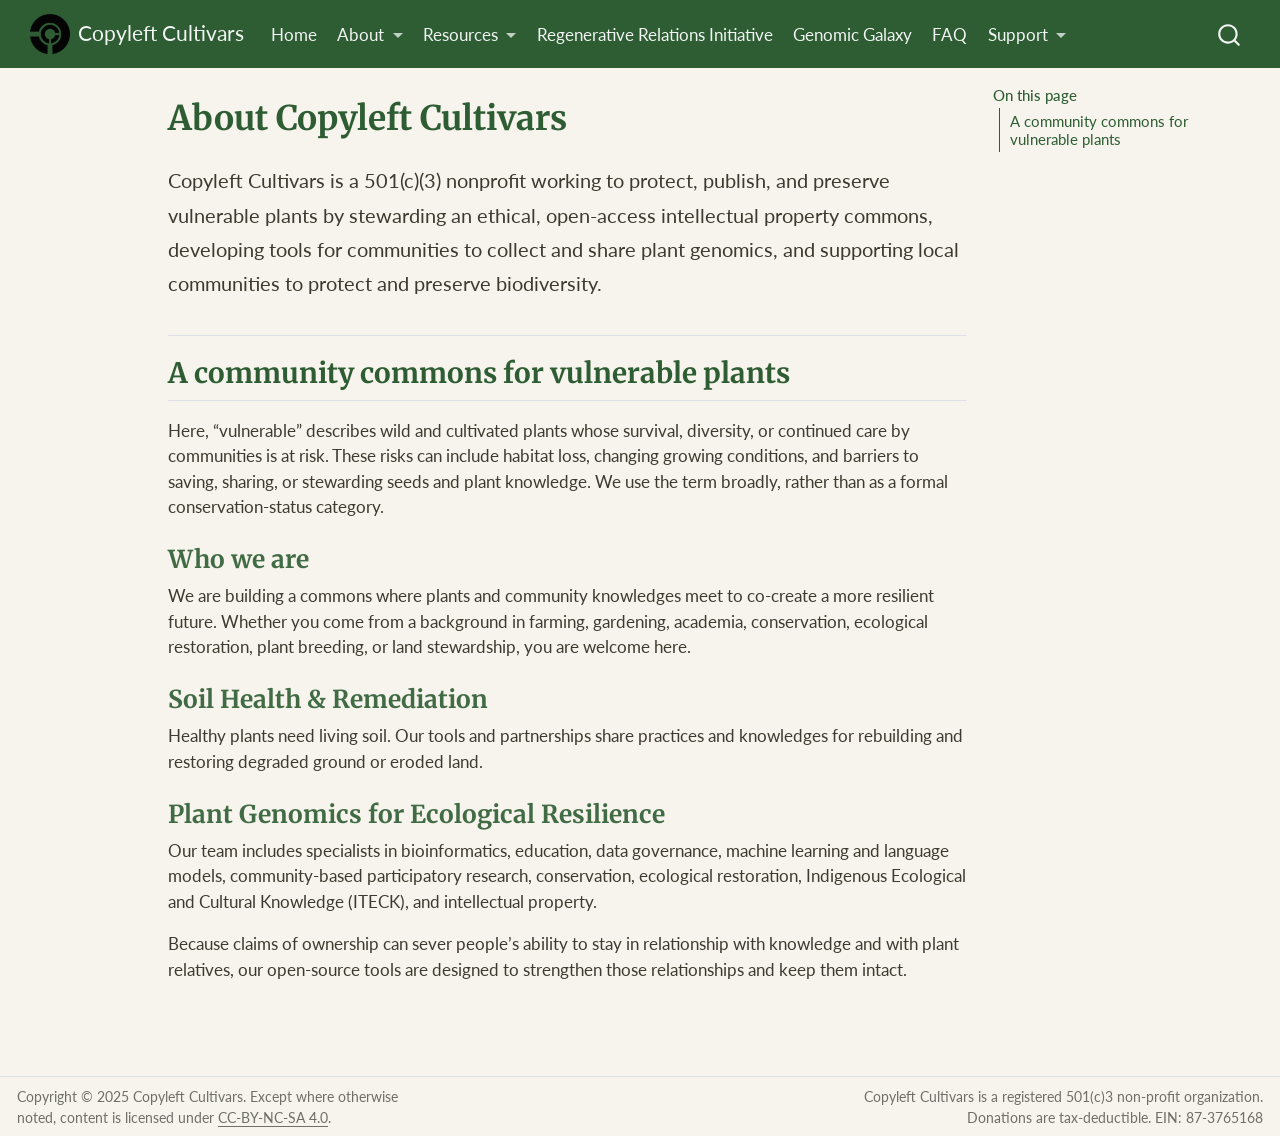
==== about.html @ 6022d316 "Built site for gh-pages" ====
<!DOCTYPE html>
<html xmlns="http://www.w3.org/1999/xhtml" lang="en" xml:lang="en"><head>

<meta charset="utf-8">
<meta name="generator" content="quarto-1.10.18">

<meta name="viewport" content="width=device-width, initial-scale=1.0, user-scalable=yes">


<title>About Copyleft Cultivars – Copyleft Cultivars</title>
<style>
/* Default styles provided by pandoc.
** See https://pandoc.org/MANUAL.html#variables-for-html for config info.
*/
span.smallcaps{font-variant: small-caps;}
div.columns{display: flex; gap: 1.5em;}
div.column{flex: auto;}
@media screen {
div.columns{gap: min(4vw, 1.5em);}
div.column{overflow-x: auto;}
}
div.hanging-indent{margin-left: 1.5em; text-indent: -1.5em;}
ul.task-list{list-style: none;}
ul.task-list li input[type="checkbox"] {
  width: 0.8em;
  margin: 0 0.8em 0.2em -1em; /* quarto-specific, see https://github.com/quarto-dev/quarto-cli/issues/4556 */ 
  vertical-align: middle;
}
</style>


<script src="site_libs/quarto-nav/quarto-nav.js"></script>
<script src="site_libs/quarto-nav/headroom.min.js"></script>
<script src="site_libs/clipboard/clipboard.min.js"></script>
<script src="site_libs/quarto-search/autocomplete.umd.js"></script>
<script src="site_libs/quarto-search/fuse.min.js"></script>
<script src="site_libs/quarto-search/quarto-search.js"></script>
<meta name="quarto:offset" content="./">
<link href="./images/logo.png" rel="icon" type="image/png">
<script src="site_libs/quarto-html/quarto.js" type="module"></script>
<script src="site_libs/quarto-html/tabsets/tabsets.js" type="module"></script>
<script src="site_libs/quarto-html/popper.min.js"></script>
<script src="site_libs/quarto-html/tippy.umd.min.js"></script>
<script src="site_libs/quarto-html/anchor.min.js"></script>
<link href="site_libs/quarto-html/tippy.css" rel="stylesheet">
<link href="site_libs/quarto-html/quarto-syntax-highlighting-64a204ab8560d761af7679ceaba22944.css" rel="stylesheet" class="quarto-color-scheme" id="quarto-text-highlighting-styles">
<link href="site_libs/quarto-html/quarto-syntax-highlighting-dark-b85bc7c33db8c58e0ec93c3465666fed.css" rel="stylesheet" class="quarto-color-scheme quarto-color-alternate" id="quarto-text-highlighting-styles">
<link href="site_libs/quarto-html/quarto-syntax-highlighting-64a204ab8560d761af7679ceaba22944.css" rel="stylesheet" class="quarto-color-scheme-extra" id="quarto-text-highlighting-styles">
<script src="site_libs/bootstrap/bootstrap.min.js"></script>
<link href="site_libs/bootstrap/bootstrap-icons.css" rel="stylesheet">
<link href="site_libs/bootstrap/bootstrap-94cec6fcfa6b77931a1ac6e8ec87b722.min.css" rel="stylesheet" append-hash="true" class="quarto-color-scheme" id="quarto-bootstrap" data-mode="light">
<link href="site_libs/bootstrap/bootstrap-dark-fed6ef15b5625fb0ffef71305ead8256.min.css" rel="stylesheet" append-hash="true" class="quarto-color-scheme quarto-color-alternate" id="quarto-bootstrap" data-mode="light">
<link href="site_libs/bootstrap/bootstrap-94cec6fcfa6b77931a1ac6e8ec87b722.min.css" rel="stylesheet" append-hash="true" class="quarto-color-scheme-extra" id="quarto-bootstrap" data-mode="light">
<script id="quarto-search-options" type="application/json">{
  "location": "navbar",
  "copy-button": false,
  "collapse-after": 3,
  "panel-placement": "end",
  "type": "overlay",
  "limit": 50,
  "keyboard-shortcut": [
    "f",
    "/",
    "s"
  ],
  "show-item-context": false,
  "language": {
    "search-no-results-text": "No results",
    "search-matching-documents-text": "matching documents",
    "search-copy-link-title": "Copy link to search",
    "search-hide-matches-text": "Hide additional matches",
    "search-more-match-text": "more match in this document",
    "search-more-matches-text": "more matches in this document",
    "search-clear-button-title": "Clear",
    "search-text-placeholder": "",
    "search-detached-cancel-button-title": "Cancel",
    "search-submit-button-title": "Submit",
    "search-label": "Search"
  }
}</script>
<style>html{ scroll-behavior: smooth; }</style>


<link rel="stylesheet" href="styles.css">
</head>

<body class="nav-fixed quarto-light">

<div id="quarto-search-results"></div>
  <header id="quarto-header" class="headroom fixed-top">
    <nav class="navbar navbar-expand-lg " data-bs-theme="dark">
      <div class="navbar-container container-fluid">
      <div class="navbar-brand-container mx-auto">
    <a href="./index.html" class="navbar-brand navbar-brand-logo">
    <img src="./images/logo.png" alt="" class="navbar-logo light-content">
    <img src="./images/logo.png" alt="" class="navbar-logo dark-content">
    </a>
    <a class="navbar-brand" href="./index.html">
    <span class="navbar-title">Copyleft Cultivars</span>
    </a>
  </div>
            <div id="quarto-search" class="" title="Search"></div>
          <button class="navbar-toggler" type="button" data-bs-toggle="collapse" data-bs-target="#navbarCollapse" aria-controls="navbarCollapse" role="menu" aria-expanded="false" aria-label="Toggle navigation" onclick="if (window.quartoToggleHeadroom) { window.quartoToggleHeadroom(); }">
  <span class="navbar-toggler-icon"></span>
</button>
          <div class="collapse navbar-collapse" id="navbarCollapse">
            <ul class="navbar-nav navbar-nav-scroll me-auto">
  <li class="nav-item">
    <a class="nav-link" href="./index.html"> 
<span class="menu-text">Home</span></a>
  </li>  
  <li class="nav-item dropdown ">
    <a class="nav-link dropdown-toggle" href="#" id="nav-menu-about" role="link" data-bs-toggle="dropdown" aria-expanded="false">
 <span class="menu-text">About</span>
    </a>
    <ul class="dropdown-menu" aria-labelledby="nav-menu-about">    
        <li>
    <a class="dropdown-item" href="./about.html#our-mission">
 <span class="dropdown-text">Mission</span></a>
  </li>  
        <li>
    <a class="dropdown-item" href="./about.html#who-we-are">
 <span class="dropdown-text">Who we are</span></a>
  </li>  
        <li>
    <a class="dropdown-item" href="./about.html#a-community-commons-for-vulnerable-plants">
 <span class="dropdown-text">The Commons</span></a>
  </li>  
    </ul>
  </li>
  <li class="nav-item dropdown ">
    <a class="nav-link dropdown-toggle" href="#" id="nav-menu-resources" role="link" data-bs-toggle="dropdown" aria-expanded="false">
 <span class="menu-text">Resources</span>
    </a>
    <ul class="dropdown-menu" aria-labelledby="nav-menu-resources">    
        <li class="dropdown-header">Freedom Bag Tag</li>
        <li>
    <a class="dropdown-item" href="./preservation.html#freedom-bag-tag">
 <span class="dropdown-text">V2 (English &amp; Spanish)</span></a>
  </li>  
        <li>
    <a class="dropdown-item" href="./preservation.html#freedom-bag-tag">
 <span class="dropdown-text">OGV</span></a>
  </li>  
        <li><hr class="dropdown-divider"></li>
        <li>
    <a class="dropdown-item" href="./initiatives.html#regenerative-agriculture-assistant">
 <span class="dropdown-text">Agriculture Assistant</span></a>
  </li>  
    </ul>
  </li>
  <li class="nav-item">
    <a class="nav-link" href="./initiatives.html#regenerative-relations-initiative"> 
<span class="menu-text">Regenerative Relations Initiative</span></a>
  </li>  
  <li class="nav-item">
    <a class="nav-link" href="./genomic-galaxy.html"> 
<span class="menu-text">Genomic Galaxy</span></a>
  </li>  
  <li class="nav-item">
    <a class="nav-link" href="./faq.html"> 
<span class="menu-text">FAQ</span></a>
  </li>  
  <li class="nav-item dropdown ">
    <a class="nav-link dropdown-toggle" href="#" id="nav-menu-support" role="link" data-bs-toggle="dropdown" aria-expanded="false">
 <span class="menu-text">Support</span>
    </a>
    <ul class="dropdown-menu" aria-labelledby="nav-menu-support">    
        <li>
    <a class="dropdown-item" href="./support.html#donate">
 <span class="dropdown-text">Donate</span></a>
  </li>  
        <li>
    <a class="dropdown-item" href="./support.html#volunteer">
 <span class="dropdown-text">Volunteer</span></a>
  </li>  
        <li>
    <a class="dropdown-item" href="https://www.patreon.com/CopyleftCultivarsNonprofit" rel="noopener" target="_blank">
 <span class="dropdown-text">Patreon</span></a>
  </li>  
    </ul>
  </li>
</ul>
          </div> <!-- /navcollapse -->
            <div class="quarto-navbar-tools">
</div>
      </div> <!-- /container-fluid -->
    </nav>
</header>
<!-- content -->
<div id="quarto-content" class="quarto-container page-columns page-rows-contents page-layout-article page-navbar">
<!-- sidebar -->
<!-- margin-sidebar -->
    <div id="quarto-margin-sidebar" class="sidebar margin-sidebar">
        <nav id="TOC" role="doc-toc" class="toc-active">
    <h2 id="toc-title">On this page</h2>
   
  <ul>
  <li><a href="#a-community-commons-for-vulnerable-plants" id="toc-a-community-commons-for-vulnerable-plants" class="nav-link active" data-scroll-target="#a-community-commons-for-vulnerable-plants">A community commons for vulnerable plants</a>
  <ul class="collapse">
  <li><a href="#who-we-are" id="toc-who-we-are" class="nav-link" data-scroll-target="#who-we-are">Who we are</a></li>
  <li><a href="#soil-health-remediation" id="toc-soil-health-remediation" class="nav-link" data-scroll-target="#soil-health-remediation">Soil Health &amp; Remediation</a></li>
  <li><a href="#plant-genomics-for-ecological-resilience" id="toc-plant-genomics-for-ecological-resilience" class="nav-link" data-scroll-target="#plant-genomics-for-ecological-resilience">Plant Genomics for Ecological Resilience</a></li>
  </ul></li>
  </ul>
</nav>
    </div>
<!-- main -->
<main class="content" id="quarto-document-content">

<header id="title-block-header" class="quarto-title-block default">
<div class="quarto-title">
<h1 class="title">About Copyleft Cultivars</h1>
</div>



<div class="quarto-title-meta">

    
  
    
  </div>
  


</header>


<div id="our-mission" class="about-intro">
<p>Copyleft Cultivars is a 501(c)(3) nonprofit working to protect, publish, and preserve vulnerable plants by stewarding an ethical, open-access intellectual property commons, developing tools for communities to collect and share plant genomics, and supporting local communities to protect and preserve biodiversity.</p>
</div>
<section id="a-community-commons-for-vulnerable-plants" class="level2">
<h2 class="anchored" data-anchor-id="a-community-commons-for-vulnerable-plants">A community commons for vulnerable plants</h2>
<p>Here, “vulnerable” describes wild and cultivated plants whose survival, diversity, or continued care by communities is at risk. These risks can include habitat loss, changing growing conditions, and barriers to saving, sharing, or stewarding seeds and plant knowledge. We use the term broadly, rather than as a formal conservation-status category.</p>
<section id="who-we-are" class="level3">
<h3 class="anchored" data-anchor-id="who-we-are">Who we are</h3>
<p>We are building a commons where plants and community knowledges meet to co-create a more resilient future. Whether you come from a background in farming, gardening, academia, conservation, ecological restoration, plant breeding, or land stewardship, you are welcome here.</p>
</section>
<section id="soil-health-remediation" class="level3">
<h3 class="anchored" data-anchor-id="soil-health-remediation">Soil Health &amp; Remediation</h3>
<p>Healthy plants need living soil. Our tools and partnerships share practices and knowledges for rebuilding and restoring degraded ground or eroded land.</p>
</section>
<section id="plant-genomics-for-ecological-resilience" class="level3">
<h3 class="anchored" data-anchor-id="plant-genomics-for-ecological-resilience">Plant Genomics for Ecological Resilience</h3>
<p>Our team includes specialists in bioinformatics, education, data governance, machine learning and language models, community-based participatory research, conservation, ecological restoration, Indigenous Ecological and Cultural Knowledge (ITECK), and intellectual property.</p>
<p>Because claims of ownership can sever people’s ability to stay in relationship with knowledge and with plant relatives, our open-source tools are designed to strengthen those relationships and keep them intact.</p>


</section>
</section>

</main> <!-- /main -->
<script id="quarto-html-after-body" type="application/javascript">
  window.document.addEventListener("DOMContentLoaded", function (event) {
    const icon = "";
    const anchorJS = new window.AnchorJS();
    anchorJS.options = {
      placement: 'right',
      icon: icon
    };
    anchorJS.add('.anchored');
    const isCodeAnnotation = (el) => {
      for (const clz of el.classList) {
        if (clz.startsWith('code-annotation-')) {                     
          return true;
        }
      }
      return false;
    }
    const onCopySuccess = function(e) {
      // button target
      const button = e.trigger;
      // don't keep focus
      button.blur();
      // flash "checked"
      button.classList.add('code-copy-button-checked');
      var currentTitle = button.getAttribute("title");
      button.setAttribute("title", "Copied!");
      let tooltip;
      if (window.bootstrap) {
        button.setAttribute("data-bs-toggle", "tooltip");
        button.setAttribute("data-bs-placement", "left");
        button.setAttribute("data-bs-title", "Copied!");
        tooltip = new bootstrap.Tooltip(button, 
          { trigger: "manual", 
            customClass: "code-copy-button-tooltip",
            offset: [0, -8]});
        tooltip.show();    
      }
      setTimeout(function() {
        if (tooltip) {
          tooltip.hide();
          button.removeAttribute("data-bs-title");
          button.removeAttribute("data-bs-toggle");
          button.removeAttribute("data-bs-placement");
        }
        button.setAttribute("title", currentTitle);
        button.classList.remove('code-copy-button-checked');
      }, 1000);
      // clear code selection
      e.clearSelection();
    }
    const getTextToCopy = function(trigger) {
      const outerScaffold = trigger.parentElement.cloneNode(true);
      const codeEl = outerScaffold.querySelector('code');
      for (const childEl of codeEl.children) {
        if (isCodeAnnotation(childEl)) {
          childEl.remove();
        }
      }
      return codeEl.innerText;
    }
    const clipboard = new window.ClipboardJS('.code-copy-button:not([data-in-quarto-modal])', {
      text: getTextToCopy
    });
    clipboard.on('success', onCopySuccess);
    if (window.document.getElementById('quarto-embedded-source-code-modal')) {
      const clipboardModal = new window.ClipboardJS('.code-copy-button[data-in-quarto-modal]', {
        text: getTextToCopy,
        container: window.document.getElementById('quarto-embedded-source-code-modal')
      });
      clipboardModal.on('success', onCopySuccess);
    }
      var localhostRegex = new RegExp(/^(?:http|https):\/\/localhost\:?[0-9]*\//);
      var mailtoRegex = new RegExp(/^mailto:/);
        var filterRegex = new RegExp("https:\/\/CopyleftCultivars\.github\.io\/cc-website\/");
      var isInternal = (href) => {
          return filterRegex.test(href) || localhostRegex.test(href) || mailtoRegex.test(href);
      }
      // Inspect non-navigation links and adorn them if external
     var links = window.document.querySelectorAll('a[href]:not(.nav-link):not(.navbar-brand):not(.toc-action):not(.sidebar-link):not(.sidebar-item-toggle):not(.pagination-link):not(.no-external):not([aria-hidden]):not(.dropdown-item):not(.quarto-navigation-tool):not(.about-link)');
      for (var i=0; i<links.length; i++) {
        const link = links[i];
        if (!isInternal(link.href)) {
          // undo the damage that might have been done by quarto-nav.js in the case of
          // links that we want to consider external
          if (link.dataset.originalHref !== undefined) {
            link.href = link.dataset.originalHref;
          }
        }
      }
    function tippyHover(el, contentFn, onTriggerFn, onUntriggerFn) {
      const config = {
        allowHTML: true,
        maxWidth: 500,
        delay: 100,
        arrow: false,
        appendTo: function(el) {
            return el.parentElement;
        },
        interactive: true,
        interactiveBorder: 10,
        theme: 'quarto',
        placement: 'bottom-start',
      };
      if (contentFn) {
        config.content = contentFn;
      }
      if (onTriggerFn) {
        config.onTrigger = onTriggerFn;
      }
      if (onUntriggerFn) {
        config.onUntrigger = onUntriggerFn;
      }
      window.tippy(el, config); 
    }
    const noterefs = window.document.querySelectorAll('a[role="doc-noteref"]');
    for (var i=0; i<noterefs.length; i++) {
      const ref = noterefs[i];
      tippyHover(ref, function() {
        // use id or data attribute instead here
        let href = ref.getAttribute('data-footnote-href') || ref.getAttribute('href');
        try { href = new URL(href).hash; } catch {}
        const id = href.replace(/^#\/?/, "");
        const note = window.document.getElementById(id);
        if (note) {
          return note.innerHTML;
        } else {
          return "";
        }
      });
    }
    const xrefs = window.document.querySelectorAll('a.quarto-xref');
    const processXRef = (id, note) => {
      // Strip column container classes
      const stripColumnClz = (el) => {
        el.classList.remove("page-full", "page-columns");
        if (el.children) {
          for (const child of el.children) {
            stripColumnClz(child);
          }
        }
      }
      stripColumnClz(note)
      if (id === null || id.startsWith('sec-')) {
        // Special case sections, only their first couple elements
        const container = document.createElement("div");
        if (note.children && note.children.length > 2) {
          container.appendChild(note.children[0].cloneNode(true));
          for (let i = 1; i < note.children.length; i++) {
            const child = note.children[i];
            if (child.tagName === "P" && child.innerText === "") {
              continue;
            } else {
              container.appendChild(child.cloneNode(true));
              break;
            }
          }
          if (window.Quarto?.typesetMath) {
            window.Quarto.typesetMath(container);
          }
          return container.innerHTML
        } else {
          if (window.Quarto?.typesetMath) {
            window.Quarto.typesetMath(note);
          }
          return note.innerHTML;
        }
      } else {
        // Remove any anchor links if they are present
        const anchorLink = note.querySelector('a.anchorjs-link');
        if (anchorLink) {
          anchorLink.remove();
        }
        if (window.Quarto?.typesetMath) {
          window.Quarto.typesetMath(note);
        }
        if (note.classList.contains("callout")) {
          return note.outerHTML;
        } else {
          return note.innerHTML;
        }
      }
    }
    for (var i=0; i<xrefs.length; i++) {
      const xref = xrefs[i];
      tippyHover(xref, undefined, function(instance) {
        instance.disable();
        let url = xref.getAttribute('href');
        let hash = undefined; 
        if (url.startsWith('#')) {
          hash = url;
        } else {
          try { hash = new URL(url).hash; } catch {}
        }
        if (hash) {
          const id = hash.replace(/^#\/?/, "");
          const note = window.document.getElementById(id);
          if (note !== null) {
            try {
              const html = processXRef(id, note.cloneNode(true));
              instance.setContent(html);
            } finally {
              instance.enable();
              instance.show();
            }
          } else {
            // See if we can fetch this
            fetch(url.split('#')[0])
            .then(res => res.text())
            .then(html => {
              const parser = new DOMParser();
              const htmlDoc = parser.parseFromString(html, "text/html");
              const note = htmlDoc.getElementById(id);
              if (note !== null) {
                const html = processXRef(id, note);
                instance.setContent(html);
              } 
            }).finally(() => {
              instance.enable();
              instance.show();
            });
          }
        } else {
          // See if we can fetch a full url (with no hash to target)
          // This is a special case and we should probably do some content thinning / targeting
          fetch(url)
          .then(res => res.text())
          .then(html => {
            const parser = new DOMParser();
            const htmlDoc = parser.parseFromString(html, "text/html");
            const note = htmlDoc.querySelector('main.content');
            if (note !== null) {
              // This should only happen for chapter cross references
              // (since there is no id in the URL)
              // remove the first header
              if (note.children.length > 0 && note.children[0].tagName === "HEADER") {
                note.children[0].remove();
              }
              const html = processXRef(null, note);
              instance.setContent(html);
            } 
          }).finally(() => {
            instance.enable();
            instance.show();
          });
        }
      }, function(instance) {
      });
    }
        let selectedAnnoteEl;
        const selectorForAnnotation = ( cell, annotation) => {
          let cellAttr = 'data-code-cell="' + cell + '"';
          let lineAttr = 'data-code-annotation="' +  annotation + '"';
          const selector = 'span[' + cellAttr + '][' + lineAttr + ']';
          return selector;
        }
        const selectCodeLines = (annoteEl) => {
          const doc = window.document;
          const targetCell = annoteEl.getAttribute("data-target-cell");
          const targetAnnotation = annoteEl.getAttribute("data-target-annotation");
          const annoteSpan = window.document.querySelector(selectorForAnnotation(targetCell, targetAnnotation));
          const lines = annoteSpan.getAttribute("data-code-lines").split(",");
          const lineIds = lines.map((line) => {
            return targetCell + "-" + line;
          })
          let top = null;
          let height = null;
          let parent = null;
          if (lineIds.length > 0) {
              //compute the position of the single el (top and bottom and make a div)
              const el = window.document.getElementById(lineIds[0]);
              top = el.offsetTop;
              height = el.offsetHeight;
              parent = el.parentElement.parentElement;
            if (lineIds.length > 1) {
              const lastEl = window.document.getElementById(lineIds[lineIds.length - 1]);
              const bottom = lastEl.offsetTop + lastEl.offsetHeight;
              height = bottom - top;
            }
            if (top !== null && height !== null && parent !== null) {
              // cook up a div (if necessary) and position it 
              let div = window.document.getElementById("code-annotation-line-highlight");
              if (div === null) {
                div = window.document.createElement("div");
                div.setAttribute("id", "code-annotation-line-highlight");
                div.style.position = 'absolute';
                parent.appendChild(div);
              }
              div.style.top = top - 2 + "px";
              div.style.height = height + 4 + "px";
              div.style.left = 0;
              let gutterDiv = window.document.getElementById("code-annotation-line-highlight-gutter");
              if (gutterDiv === null) {
                gutterDiv = window.document.createElement("div");
                gutterDiv.setAttribute("id", "code-annotation-line-highlight-gutter");
                gutterDiv.style.position = 'absolute';
                const codeCell = window.document.getElementById(targetCell);
                const gutter = codeCell.querySelector('.code-annotation-gutter');
                gutter.appendChild(gutterDiv);
              }
              gutterDiv.style.top = top - 2 + "px";
              gutterDiv.style.height = height + 4 + "px";
            }
            selectedAnnoteEl = annoteEl;
          }
        };
        const unselectCodeLines = () => {
          const elementsIds = ["code-annotation-line-highlight", "code-annotation-line-highlight-gutter"];
          elementsIds.forEach((elId) => {
            const div = window.document.getElementById(elId);
            if (div) {
              div.remove();
            }
          });
          selectedAnnoteEl = undefined;
        };
          // Handle positioning of the toggle
      window.addEventListener(
        "resize",
        throttle(() => {
          elRect = undefined;
          if (selectedAnnoteEl) {
            selectCodeLines(selectedAnnoteEl);
          }
        }, 10)
      );
      function throttle(fn, ms) {
      let throttle = false;
      let timer;
        return (...args) => {
          if(!throttle) { // first call gets through
              fn.apply(this, args);
              throttle = true;
          } else { // all the others get throttled
              if(timer) clearTimeout(timer); // cancel #2
              timer = setTimeout(() => {
                fn.apply(this, args);
                timer = throttle = false;
              }, ms);
          }
        };
      }
        // Attach click handler to the DT
        const annoteDls = window.document.querySelectorAll('dt[data-target-cell]');
        for (const annoteDlNode of annoteDls) {
          annoteDlNode.addEventListener('click', (event) => {
            const clickedEl = event.target;
            if (clickedEl !== selectedAnnoteEl) {
              unselectCodeLines();
              const activeEl = window.document.querySelector('dt[data-target-cell].code-annotation-active');
              if (activeEl) {
                activeEl.classList.remove('code-annotation-active');
              }
              selectCodeLines(clickedEl);
              clickedEl.classList.add('code-annotation-active');
            } else {
              // Unselect the line
              unselectCodeLines();
              clickedEl.classList.remove('code-annotation-active');
            }
          });
        }
    const findCites = (el) => {
      const parentEl = el.parentElement;
      if (parentEl) {
        const cites = parentEl.dataset.cites;
        if (cites) {
          return {
            el,
            cites: cites.split(' ')
          };
        } else {
          return findCites(el.parentElement)
        }
      } else {
        return undefined;
      }
    };
    var bibliorefs = window.document.querySelectorAll('a[role="doc-biblioref"]');
    for (var i=0; i<bibliorefs.length; i++) {
      const ref = bibliorefs[i];
      const citeInfo = findCites(ref);
      if (citeInfo) {
        tippyHover(citeInfo.el, function() {
          var popup = window.document.createElement('div');
          citeInfo.cites.forEach(function(cite) {
            var citeDiv = window.document.createElement('div');
            citeDiv.classList.add('hanging-indent');
            citeDiv.classList.add('csl-entry');
            var biblioDiv = window.document.getElementById('ref-' + cite);
            if (biblioDiv) {
              citeDiv.innerHTML = biblioDiv.innerHTML;
            }
            popup.appendChild(citeDiv);
          });
          return popup.innerHTML;
        });
      }
    }
  });
  </script>
</div> <!-- /content -->
<footer class="footer">
  <div class="nav-footer">
    <div class="nav-footer-left">
<p>Copyright © 2025 Copyleft Cultivars. Except where otherwise noted, content is licensed under <a href="https://creativecommons.org/licenses/by-nc-sa/4.0/">CC-BY-NC-SA 4.0</a>.</p>
</div>   
    <div class="nav-footer-center">
      &nbsp;
    </div>
    <div class="nav-footer-right">
<p>Copyleft Cultivars is a registered 501(c)3 non-profit organization. Donations are tax-deductible. EIN: 87-3765168</p>
</div>
  </div>
</footer>




<script src="site_libs/quarto-html/zenscroll-min.js"></script>
</body></html>
---- site_libs/quarto-html/tippy.css ----
.tippy-box[data-animation=fade][data-state=hidden]{opacity:0}[data-tippy-root]{max-width:calc(100vw - 10px)}.tippy-box{position:relative;background-color:#333;color:#fff;border-radius:4px;font-size:14px;line-height:1.4;white-space:normal;outline:0;transition-property:transform,visibility,opacity}.tippy-box[data-placement^=top]>.tippy-arrow{bottom:0}.tippy-box[data-placement^=top]>.tippy-arrow:before{bottom:-7px;left:0;border-width:8px 8px 0;border-top-color:initial;transform-origin:center top}.tippy-box[data-placement^=bottom]>.tippy-arrow{top:0}.tippy-box[data-placement^=bottom]>.tippy-arrow:before{top:-7px;left:0;border-width:0 8px 8px;border-bottom-color:initial;transform-origin:center bottom}.tippy-box[data-placement^=left]>.tippy-arrow{right:0}.tippy-box[data-placement^=left]>.tippy-arrow:before{border-width:8px 0 8px 8px;border-left-color:initial;right:-7px;transform-origin:center left}.tippy-box[data-placement^=right]>.tippy-arrow{left:0}.tippy-box[data-placement^=right]>.tippy-arrow:before{left:-7px;border-width:8px 8px 8px 0;border-right-color:initial;transform-origin:center right}.tippy-box[data-inertia][data-state=visible]{transition-timing-function:cubic-bezier(.54,1.5,.38,1.11)}.tippy-arrow{width:16px;height:16px;color:#333}.tippy-arrow:before{content:"";position:absolute;border-color:transparent;border-style:solid}.tippy-content{position:relative;padding:5px 9px;z-index:1}
---- site_libs/quarto-html/quarto-syntax-highlighting-64a204ab8560d761af7679ceaba22944.css ----
/* quarto syntax highlight colors */
:root {
  --quarto-hl-ot-color: #003B4F;
  --quarto-hl-at-color: #657422;
  --quarto-hl-ss-color: #20794D;
  --quarto-hl-an-color: #5E5E5E;
  --quarto-hl-fu-color: #4758AB;
  --quarto-hl-st-color: #20794D;
  --quarto-hl-cf-color: #003B4F;
  --quarto-hl-op-color: #5E5E5E;
  --quarto-hl-er-color: #AD0000;
  --quarto-hl-bn-color: #AD0000;
  --quarto-hl-al-color: #AD0000;
  --quarto-hl-va-color: #111111;
  --quarto-hl-bu-color: inherit;
  --quarto-hl-ex-color: inherit;
  --quarto-hl-pp-color: #AD0000;
  --quarto-hl-in-color: #5E5E5E;
  --quarto-hl-vs-color: #20794D;
  --quarto-hl-wa-color: #5E5E5E;
  --quarto-hl-do-color: #5E5E5E;
  --quarto-hl-im-color: #00769E;
  --quarto-hl-ch-color: #20794D;
  --quarto-hl-dt-color: #AD0000;
  --quarto-hl-fl-color: #AD0000;
  --quarto-hl-co-color: #5E5E5E;
  --quarto-hl-cv-color: #5E5E5E;
  --quarto-hl-cn-color: #8f5902;
  --quarto-hl-sc-color: #5E5E5E;
  --quarto-hl-dv-color: #AD0000;
  --quarto-hl-kw-color: #003B4F;
}

/* other quarto variables */
:root {
  --quarto-font-monospace: SFMono-Regular, Menlo, Monaco, Consolas, "Liberation Mono", "Courier New", monospace;
}

/* syntax highlight based on Pandoc's rules */
pre > code.sourceCode > span {
  color: #003B4F;
}

code.sourceCode > span {
  color: #003B4F;
}

div.sourceCode,
div.sourceCode pre.sourceCode {
  color: #003B4F;
}

/* Normal */
code span {
  color: #003B4F;
}

/* Alert */
code span.al {
  color: #AD0000;
  font-style: inherit;
}

/* Annotation */
code span.an {
  color: #5E5E5E;
  font-style: inherit;
}

/* Attribute */
code span.at {
  color: #657422;
  font-style: inherit;
}

/* BaseN */
code span.bn {
  color: #AD0000;
  font-style: inherit;
}

/* BuiltIn */
code span.bu {
  font-style: inherit;
}

/* ControlFlow */
code span.cf {
  color: #003B4F;
  font-weight: bold;
  font-style: inherit;
}

/* Char */
code span.ch {
  color: #20794D;
  font-style: inherit;
}

/* Constant */
code span.cn {
  color: #8f5902;
  font-style: inherit;
}

/* Comment */
code span.co {
  color: #5E5E5E;
  font-style: inherit;
}

/* CommentVar */
code span.cv {
  color: #5E5E5E;
  font-style: italic;
}

/* Documentation */
code span.do {
  color: #5E5E5E;
  font-style: italic;
}

/* DataType */
code span.dt {
  color: #AD0000;
  font-style: inherit;
}

/* DecVal */
code span.dv {
  color: #AD0000;
  font-style: inherit;
}

/* Error */
code span.er {
  color: #AD0000;
  font-style: inherit;
}

/* Extension */
code span.ex {
  font-style: inherit;
}

/* Float */
code span.fl {
  color: #AD0000;
  font-style: inherit;
}

/* Function */
code span.fu {
  color: #4758AB;
  font-style: inherit;
}

/* Import */
code span.im {
  color: #00769E;
  font-style: inherit;
}

/* Information */
code span.in {
  color: #5E5E5E;
  font-style: inherit;
}

/* Keyword */
code span.kw {
  color: #003B4F;
  font-weight: bold;
  font-style: inherit;
}

/* Operator */
code span.op {
  color: #5E5E5E;
  font-style: inherit;
}

/* Other */
code span.ot {
  color: #003B4F;
  font-style: inherit;
}

/* Preprocessor */
code span.pp {
  color: #AD0000;
  font-style: inherit;
}

/* SpecialChar */
code span.sc {
  color: #5E5E5E;
  font-style: inherit;
}

/* SpecialString */
code span.ss {
  color: #20794D;
  font-style: inherit;
}

/* String */
code span.st {
  color: #20794D;
  font-style: inherit;
}

/* Variable */
code span.va {
  color: #111111;
  font-style: inherit;
}

/* VerbatimString */
code span.vs {
  color: #20794D;
  font-style: inherit;
}

/* Warning */
code span.wa {
  color: #5E5E5E;
  font-style: italic;
}

.prevent-inlining {
  content: "</";
}

/*# sourceMappingURL=9d8d5bb603a83b8298b89080a598c93b.css.map */
---- site_libs/quarto-html/quarto-syntax-highlighting-dark-b85bc7c33db8c58e0ec93c3465666fed.css ----
/* quarto syntax highlight colors */
:root {
  --quarto-hl-al-color: #f07178;
  --quarto-hl-an-color: #d4d0ab;
  --quarto-hl-at-color: #00e0e0;
  --quarto-hl-bn-color: #d4d0ab;
  --quarto-hl-bu-color: #abe338;
  --quarto-hl-ch-color: #abe338;
  --quarto-hl-co-color: #f8f8f2;
  --quarto-hl-cv-color: #ffd700;
  --quarto-hl-cn-color: #ffd700;
  --quarto-hl-cf-color: #ffa07a;
  --quarto-hl-dt-color: #ffa07a;
  --quarto-hl-dv-color: #d4d0ab;
  --quarto-hl-do-color: #f8f8f2;
  --quarto-hl-er-color: #f07178;
  --quarto-hl-ex-color: #00e0e0;
  --quarto-hl-fl-color: #d4d0ab;
  --quarto-hl-fu-color: #ffa07a;
  --quarto-hl-im-color: #abe338;
  --quarto-hl-in-color: #d4d0ab;
  --quarto-hl-kw-color: #ffa07a;
  --quarto-hl-op-color: #ffa07a;
  --quarto-hl-ot-color: #00e0e0;
  --quarto-hl-pp-color: #dcc6e0;
  --quarto-hl-re-color: #00e0e0;
  --quarto-hl-sc-color: #abe338;
  --quarto-hl-ss-color: #abe338;
  --quarto-hl-st-color: #abe338;
  --quarto-hl-va-color: #00e0e0;
  --quarto-hl-vs-color: #abe338;
  --quarto-hl-wa-color: #dcc6e0;
}

/* other quarto variables */
:root {
  --quarto-font-monospace: SFMono-Regular, Menlo, Monaco, Consolas, "Liberation Mono", "Courier New", monospace;
}

/* syntax highlight based on Pandoc's rules */
pre > code.sourceCode > span {
  color: #f8f8f2;
}

code.sourceCode > span {
  color: #f8f8f2;
}

div.sourceCode,
div.sourceCode pre.sourceCode {
  color: #f8f8f2;
}

/* Normal */
code span {
  color: #f8f8f2;
}

/* Alert */
code span.al {
  color: #f07178;
}

/* Annotation */
code span.an {
  color: #d4d0ab;
}

/* Attribute */
code span.at {
  color: #00e0e0;
}

/* BaseN */
code span.bn {
  color: #d4d0ab;
}

/* BuiltIn */
code span.bu {
  color: #abe338;
}

/* ControlFlow */
code span.cf {
  font-weight: bold;
  color: #ffa07a;
}

/* Char */
code span.ch {
  color: #abe338;
}

/* Constant */
code span.cn {
  color: #ffd700;
}

/* Comment */
code span.co {
  font-style: italic;
  color: #f8f8f2;
}

/* CommentVar */
code span.cv {
  color: #ffd700;
}

/* Documentation */
code span.do {
  color: #f8f8f2;
}

/* DataType */
code span.dt {
  color: #ffa07a;
}

/* DecVal */
code span.dv {
  color: #d4d0ab;
}

/* Error */
code span.er {
  color: #f07178;
  text-decoration: underline;
}

/* Extension */
code span.ex {
  font-weight: bold;
  color: #00e0e0;
}

/* Float */
code span.fl {
  color: #d4d0ab;
}

/* Function */
code span.fu {
  color: #ffa07a;
}

/* Import */
code span.im {
  color: #abe338;
}

/* Information */
code span.in {
  color: #d4d0ab;
}

/* Keyword */
code span.kw {
  font-weight: bold;
  color: #ffa07a;
}

/* Operator */
code span.op {
  color: #ffa07a;
}

/* Other */
code span.ot {
  color: #00e0e0;
}

/* Preprocessor */
code span.pp {
  color: #dcc6e0;
}

/* RegionMarker */
code span.re {
  background-color: #f8f8f2;
  color: #00e0e0;
}

/* SpecialChar */
code span.sc {
  color: #abe338;
}

/* SpecialString */
code span.ss {
  color: #abe338;
}

/* String */
code span.st {
  color: #abe338;
}

/* Variable */
code span.va {
  color: #00e0e0;
}

/* VerbatimString */
code span.vs {
  color: #abe338;
}

/* Warning */
code span.wa {
  color: #dcc6e0;
}

.prevent-inlining {
  content: "</";
}

/*# sourceMappingURL=4ed8f1090dec6531da29ab00902aa718.css.map */
---- site_libs/quarto-html/quarto-syntax-highlighting-64a204ab8560d761af7679ceaba22944.css ----
/* quarto syntax highlight colors */
:root {
  --quarto-hl-ot-color: #003B4F;
  --quarto-hl-at-color: #657422;
  --quarto-hl-ss-color: #20794D;
  --quarto-hl-an-color: #5E5E5E;
  --quarto-hl-fu-color: #4758AB;
  --quarto-hl-st-color: #20794D;
  --quarto-hl-cf-color: #003B4F;
  --quarto-hl-op-color: #5E5E5E;
  --quarto-hl-er-color: #AD0000;
  --quarto-hl-bn-color: #AD0000;
  --quarto-hl-al-color: #AD0000;
  --quarto-hl-va-color: #111111;
  --quarto-hl-bu-color: inherit;
  --quarto-hl-ex-color: inherit;
  --quarto-hl-pp-color: #AD0000;
  --quarto-hl-in-color: #5E5E5E;
  --quarto-hl-vs-color: #20794D;
  --quarto-hl-wa-color: #5E5E5E;
  --quarto-hl-do-color: #5E5E5E;
  --quarto-hl-im-color: #00769E;
  --quarto-hl-ch-color: #20794D;
  --quarto-hl-dt-color: #AD0000;
  --quarto-hl-fl-color: #AD0000;
  --quarto-hl-co-color: #5E5E5E;
  --quarto-hl-cv-color: #5E5E5E;
  --quarto-hl-cn-color: #8f5902;
  --quarto-hl-sc-color: #5E5E5E;
  --quarto-hl-dv-color: #AD0000;
  --quarto-hl-kw-color: #003B4F;
}

/* other quarto variables */
:root {
  --quarto-font-monospace: SFMono-Regular, Menlo, Monaco, Consolas, "Liberation Mono", "Courier New", monospace;
}

/* syntax highlight based on Pandoc's rules */
pre > code.sourceCode > span {
  color: #003B4F;
}

code.sourceCode > span {
  color: #003B4F;
}

div.sourceCode,
div.sourceCode pre.sourceCode {
  color: #003B4F;
}

/* Normal */
code span {
  color: #003B4F;
}

/* Alert */
code span.al {
  color: #AD0000;
  font-style: inherit;
}

/* Annotation */
code span.an {
  color: #5E5E5E;
  font-style: inherit;
}

/* Attribute */
code span.at {
  color: #657422;
  font-style: inherit;
}

/* BaseN */
code span.bn {
  color: #AD0000;
  font-style: inherit;
}

/* BuiltIn */
code span.bu {
  font-style: inherit;
}

/* ControlFlow */
code span.cf {
  color: #003B4F;
  font-weight: bold;
  font-style: inherit;
}

/* Char */
code span.ch {
  color: #20794D;
  font-style: inherit;
}

/* Constant */
code span.cn {
  color: #8f5902;
  font-style: inherit;
}

/* Comment */
code span.co {
  color: #5E5E5E;
  font-style: inherit;
}

/* CommentVar */
code span.cv {
  color: #5E5E5E;
  font-style: italic;
}

/* Documentation */
code span.do {
  color: #5E5E5E;
  font-style: italic;
}

/* DataType */
code span.dt {
  color: #AD0000;
  font-style: inherit;
}

/* DecVal */
code span.dv {
  color: #AD0000;
  font-style: inherit;
}

/* Error */
code span.er {
  color: #AD0000;
  font-style: inherit;
}

/* Extension */
code span.ex {
  font-style: inherit;
}

/* Float */
code span.fl {
  color: #AD0000;
  font-style: inherit;
}

/* Function */
code span.fu {
  color: #4758AB;
  font-style: inherit;
}

/* Import */
code span.im {
  color: #00769E;
  font-style: inherit;
}

/* Information */
code span.in {
  color: #5E5E5E;
  font-style: inherit;
}

/* Keyword */
code span.kw {
  color: #003B4F;
  font-weight: bold;
  font-style: inherit;
}

/* Operator */
code span.op {
  color: #5E5E5E;
  font-style: inherit;
}

/* Other */
code span.ot {
  color: #003B4F;
  font-style: inherit;
}

/* Preprocessor */
code span.pp {
  color: #AD0000;
  font-style: inherit;
}

/* SpecialChar */
code span.sc {
  color: #5E5E5E;
  font-style: inherit;
}

/* SpecialString */
code span.ss {
  color: #20794D;
  font-style: inherit;
}

/* String */
code span.st {
  color: #20794D;
  font-style: inherit;
}

/* Variable */
code span.va {
  color: #111111;
  font-style: inherit;
}

/* VerbatimString */
code span.vs {
  color: #20794D;
  font-style: inherit;
}

/* Warning */
code span.wa {
  color: #5E5E5E;
  font-style: italic;
}

.prevent-inlining {
  content: "</";
}

/*# sourceMappingURL=9d8d5bb603a83b8298b89080a598c93b.css.map */
---- styles.css ----
/* Copyleft Cultivars site styles */

.navbar-brand img {
  max-height: 40px;
}

.nav-footer .nav-footer-right {
  text-align: right;
}

/* Group the Freedom Bag Tag links within the Resources dropdown. */
.navbar .dropdown-menu > li.dropdown-header + li .dropdown-item,
.navbar .dropdown-menu > li.dropdown-header + li + li .dropdown-item {
  padding-left: 2rem;
}

/* Homepage mission hero */
.quarto-title-block .quarto-title .title {
  font-weight: 700;
}

.home-page .quarto-title-block {
  display: none;
}

.home-page .mission-hero {
  max-width: 58rem;
  margin: clamp(2.5rem, 7vw, 5rem) auto 1rem;
  text-align: center;
}

.home-page .home-logo {
  display: block;
  width: clamp(5rem, 12vw, 8rem);
  height: auto;
  margin: 0 auto 1.5rem;
}

.home-page .mission-hero figcaption {
  display: none;
}

.home-page .mission-copy {
  max-width: 58rem;
  margin: 0 auto;
  text-align: justify;
  text-justify: inter-word;
  text-align-last: left;
  font-size: clamp(1.1rem, 1.7vw, 1.35rem);
  line-height: 1.75;
}

.home-page .home-work-grid {
  display: grid;
  grid-template-columns: repeat(2, minmax(0, 1fr));
  gap: 1rem;
  margin: 2rem 0;
}

.home-page .work-card {
  border: 1px solid rgba(var(--bs-primary-rgb), 0.2);
  border-left: 3px solid rgb(var(--bs-primary-rgb));
  border-radius: 10px;
  background: rgba(var(--bs-primary-rgb), 0.035);
  padding: 1.25rem 1.5rem;
}

.home-page .work-card h3 {
  margin-top: 0;
  font-size: 1.2rem;
}

.home-page .work-card > :last-child {
  margin-bottom: 0;
}

.home-page .work-support {
  margin: 2rem 0 3rem;
  padding: 1.5rem;
  border-radius: 10px;
  background: rgba(var(--bs-primary-rgb), 0.07);
  text-align: center;
}

.home-page .work-support h3 {
  margin-top: 0;
}

@media (max-width: 700px) {
  .home-page .home-work-grid {
    grid-template-columns: 1fr;
  }
}

.about-intro {
  margin: 1.5rem 0 2rem;
  font-size: 1.15rem;
  line-height: 1.75;
}

.genomic-galaxy-page .quarto-title-block .quarto-title .title {
  display: flex;
  flex-wrap: wrap;
  align-items: center;
  gap: 0.75rem;
}

.genomic-galaxy-page .quarto-title-block .quarto-title .title::after {
  content: "In Development";
  display: inline-block;
  border: 1px solid rgba(var(--bs-primary-rgb), 0.35);
  border-radius: 999px;
  background: rgba(var(--bs-primary-rgb), 0.1);
  color: rgb(var(--bs-primary-rgb));
  padding: 0.3rem 0.7rem;
  font-size: 0.8rem;
  font-weight: 600;
  line-height: 1.3;
}

/* Rounded images (used for page banners) */
img.rounded {
  border-radius: 12px;
  max-width: 100%;
  height: auto;
  margin-bottom: 1.5rem;
}

/* Give call-to-action buttons a little breathing room */
.btn {
  margin: 0.25rem 0.5rem 0.25rem 0;
}

/* Spacing between the explore grid cards */
.grid h3 {
  margin-top: 0;
}

/* FAQ headings as lightweight section dividers */
#quarto-document-content h2 {
  border-top: 1px solid var(--bs-border-color, #dee2e6);
  padding-top: 1.25rem;
  margin-top: 2rem;
}

/* ==========================================================================
   Events — detail panel beside a scrollable, clickable timeline rail
   Colors come from the brand theme via --bs-primary-rgb / --bs-body-color-rgb
   ========================================================================== */

.events-archive {
  display: flex;
  flex-wrap: nowrap;
  gap: 2rem;
  align-items: flex-start;
  margin: 1.5rem 0 2rem;
}

/* Quarto switches the page to its own multi-column "page-columns" grid as soon
   as a document contains raw HTML blocks, tags those blocks with .page-columns /
   .page-full, and flips <body> to .fullcontent on pages without a sidebar.
   Those rules outrank anything we write below, so the !important flags here are
   deliberate: they hand the layout back to .events-archive. */
body .events-archive.page-columns {
  display: flex !important;
  flex-wrap: nowrap;
  gap: 2rem !important;
  align-items: flex-start;
}

body .events-archive.page-columns,
body .events-archive.page-full {
  grid-column: body-content-start / body-content-end !important;
}

/* A top-level raw-HTML event card picks up the same treatment. */
body .event-card.page-columns {
  display: block !important;
}

.events-panels {
  flex: 1 1 0;
  min-width: 0;
}

.event-detail {
  display: none;
}

.event-detail.is-active {
  display: block;
}

.event-detail:focus {
  outline: none;
}

.event-date {
  font-size: 0.78rem;
  font-weight: 600;
  letter-spacing: 0.1em;
  text-transform: uppercase;
  color: rgba(var(--bs-body-color-rgb), 0.62);
  margin: 0 0 0.35rem;
}

.event-detail h3 {
  margin-top: 0;
  margin-bottom: 0.75rem;
}

.event-detail > :last-child {
  margin-bottom: 0;
}

/* Upcoming event cards (see the HTML template comment in events.qmd) */
.event-card {
  border: 1px solid rgba(var(--bs-primary-rgb), 0.18);
  border-left: 3px solid rgb(var(--bs-primary-rgb));
  border-radius: 8px;
  background: rgba(var(--bs-primary-rgb), 0.03);
  padding: 1.25rem 1.5rem;
  margin: 1rem 0;
}

.event-card h3 {
  margin-top: 0.15rem;
}

/* Timeline rail */
.events-rail {
  flex: 0 0 15rem;
  min-width: 0;
  align-self: flex-start;
  position: sticky;
  top: 5rem;
}

.events-rail-title {
  font-size: 0.78rem;
  font-weight: 600;
  letter-spacing: 0.12em;
  text-transform: uppercase;
  color: rgba(var(--bs-body-color-rgb), 0.62);
  margin: 0 0 0.5rem;
}

.events-timeline {
  list-style: none;
  margin: 0;
  padding: 0;
  max-height: 62vh;
  overflow-y: auto;
  overscroll-behavior: contain;
}

.events-timeline li {
  position: relative;
  margin: 0;
  padding-left: 1.5rem;
  border-left: 2px solid rgba(var(--bs-primary-rgb), 0.18);
}

.tl-item {
  display: block;
  width: 100%;
  text-align: left;
  background: none;
  border: 0;
  border-radius: 6px;
  padding: 0.6rem 0.6rem 0.6rem 0.1rem;
  color: inherit;
  cursor: pointer;
  transition: background-color 0.15s ease;
}

.tl-item:hover {
  background: rgba(var(--bs-primary-rgb), 0.06);
}

.tl-item:focus-visible {
  outline: 2px solid rgb(var(--bs-primary-rgb));
  outline-offset: 2px;
}

.tl-dot {
  position: absolute;
  left: calc(-0.35rem - 1px);
  top: 0.7rem;
  width: 0.7rem;
  height: 0.7rem;
  box-sizing: border-box;
  border-radius: 50%;
  background: var(--bs-body-bg, #fff);
  border: 2px solid rgba(var(--bs-primary-rgb), 0.45);
  transition: background-color 0.15s ease, border-color 0.15s ease,
    box-shadow 0.15s ease;
}

.tl-item.is-active .tl-dot {
  background: rgb(var(--bs-primary-rgb));
  border-color: rgb(var(--bs-primary-rgb));
  box-shadow: 0 0 0 4px rgba(var(--bs-primary-rgb), 0.16);
}

.tl-date {
  display: block;
  font-size: 0.7rem;
  font-weight: 600;
  letter-spacing: 0.08em;
  text-transform: uppercase;
  color: rgba(var(--bs-body-color-rgb), 0.55);
}

.tl-name {
  display: block;
  font-size: 0.95rem;
  line-height: 1.3;
  margin-top: 0.1rem;
}

.tl-item.is-active .tl-name {
  color: rgb(var(--bs-primary-rgb));
  font-weight: 600;
}

@media (max-width: 991px) {
  .events-archive,
  body .events-archive.page-columns {
    flex-direction: column;
    gap: 1.5rem !important;
  }

  .events-rail {
    position: static;
    order: -1;
    flex: 1 1 auto;
    width: 100%;
  }

  .events-timeline {
    max-height: 40vh;
  }

  /* The section heading already says "Past Events" right above the rail. */
  .events-rail-title {
    display: none;
  }
}
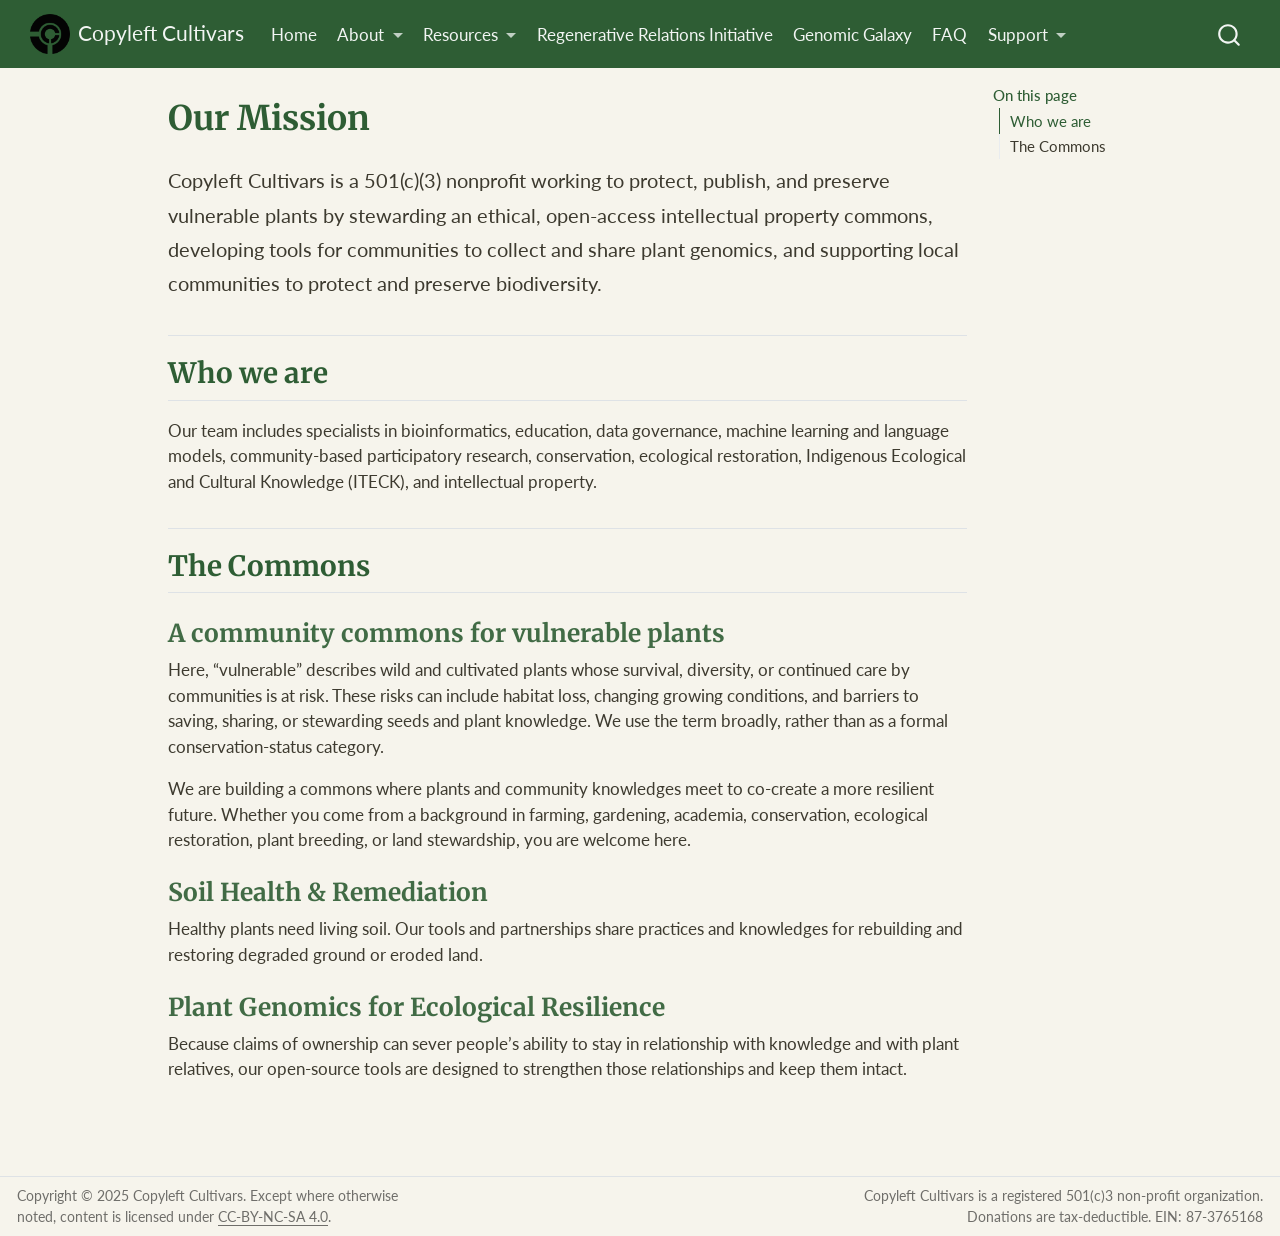
==== commit 87db050a: "Built site for gh-pages" ====
--- a/about.html
+++ b/about.html
@@ -7,7 +7,7 @@
 <meta name="viewport" content="width=device-width, initial-scale=1.0, user-scalable=yes">
 
 
-<title>About Copyleft Cultivars – Copyleft Cultivars</title>
+<title>Our Mission – Copyleft Cultivars</title>
 <style>
 /* Default styles provided by pandoc.
 ** See https://pandoc.org/MANUAL.html#variables-for-html for config info.
@@ -116,14 +116,14 @@
     <ul class="dropdown-menu" aria-labelledby="nav-menu-about">    
         <li>
     <a class="dropdown-item" href="./about.html#our-mission">
- <span class="dropdown-text">Mission</span></a>
+ <span class="dropdown-text">Our Mission</span></a>
   </li>  
         <li>
     <a class="dropdown-item" href="./about.html#who-we-are">
  <span class="dropdown-text">Who we are</span></a>
   </li>  
         <li>
-    <a class="dropdown-item" href="./about.html#a-community-commons-for-vulnerable-plants">
+    <a class="dropdown-item" href="./about.html#the-commons">
  <span class="dropdown-text">The Commons</span></a>
   </li>  
     </ul>
@@ -133,16 +133,6 @@
  <span class="menu-text">Resources</span>
     </a>
     <ul class="dropdown-menu" aria-labelledby="nav-menu-resources">    
-        <li class="dropdown-header">Freedom Bag Tag</li>
-        <li>
-    <a class="dropdown-item" href="./preservation.html#freedom-bag-tag">
- <span class="dropdown-text">V2 (English &amp; Spanish)</span></a>
-  </li>  
-        <li>
-    <a class="dropdown-item" href="./preservation.html#freedom-bag-tag">
- <span class="dropdown-text">OGV</span></a>
-  </li>  
-        <li><hr class="dropdown-divider"></li>
         <li>
     <a class="dropdown-item" href="./initiatives.html#regenerative-agriculture-assistant">
  <span class="dropdown-text">Agriculture Assistant</span></a>
@@ -196,9 +186,10 @@
     <h2 id="toc-title">On this page</h2>
    
   <ul>
-  <li><a href="#a-community-commons-for-vulnerable-plants" id="toc-a-community-commons-for-vulnerable-plants" class="nav-link active" data-scroll-target="#a-community-commons-for-vulnerable-plants">A community commons for vulnerable plants</a>
+  <li><a href="#who-we-are" id="toc-who-we-are" class="nav-link active" data-scroll-target="#who-we-are">Who we are</a></li>
+  <li><a href="#the-commons" id="toc-the-commons" class="nav-link" data-scroll-target="#the-commons">The Commons</a>
   <ul class="collapse">
-  <li><a href="#who-we-are" id="toc-who-we-are" class="nav-link" data-scroll-target="#who-we-are">Who we are</a></li>
+  <li><a href="#a-community-commons-for-vulnerable-plants" id="toc-a-community-commons-for-vulnerable-plants" class="nav-link" data-scroll-target="#a-community-commons-for-vulnerable-plants">A community commons for vulnerable plants</a></li>
   <li><a href="#soil-health-remediation" id="toc-soil-health-remediation" class="nav-link" data-scroll-target="#soil-health-remediation">Soil Health &amp; Remediation</a></li>
   <li><a href="#plant-genomics-for-ecological-resilience" id="toc-plant-genomics-for-ecological-resilience" class="nav-link" data-scroll-target="#plant-genomics-for-ecological-resilience">Plant Genomics for Ecological Resilience</a></li>
   </ul></li>
@@ -210,7 +201,7 @@
 
 <header id="title-block-header" class="quarto-title-block default">
 <div class="quarto-title">
-<h1 class="title">About Copyleft Cultivars</h1>
+<h1 class="title">Our Mission</h1>
 </div>
 
 
@@ -230,11 +221,15 @@
 <div id="our-mission" class="about-intro">
 <p>Copyleft Cultivars is a 501(c)(3) nonprofit working to protect, publish, and preserve vulnerable plants by stewarding an ethical, open-access intellectual property commons, developing tools for communities to collect and share plant genomics, and supporting local communities to protect and preserve biodiversity.</p>
 </div>
-<section id="a-community-commons-for-vulnerable-plants" class="level2">
-<h2 class="anchored" data-anchor-id="a-community-commons-for-vulnerable-plants">A community commons for vulnerable plants</h2>
+<section id="who-we-are" class="level2">
+<h2 class="anchored" data-anchor-id="who-we-are">Who we are</h2>
+<p>Our team includes specialists in bioinformatics, education, data governance, machine learning and language models, community-based participatory research, conservation, ecological restoration, Indigenous Ecological and Cultural Knowledge (ITECK), and intellectual property.</p>
+</section>
+<section id="the-commons" class="level2">
+<h2 class="anchored" data-anchor-id="the-commons">The Commons</h2>
+<section id="a-community-commons-for-vulnerable-plants" class="level3">
+<h3 class="anchored" data-anchor-id="a-community-commons-for-vulnerable-plants">A community commons for vulnerable plants</h3>
 <p>Here, “vulnerable” describes wild and cultivated plants whose survival, diversity, or continued care by communities is at risk. These risks can include habitat loss, changing growing conditions, and barriers to saving, sharing, or stewarding seeds and plant knowledge. We use the term broadly, rather than as a formal conservation-status category.</p>
-<section id="who-we-are" class="level3">
-<h3 class="anchored" data-anchor-id="who-we-are">Who we are</h3>
 <p>We are building a commons where plants and community knowledges meet to co-create a more resilient future. Whether you come from a background in farming, gardening, academia, conservation, ecological restoration, plant breeding, or land stewardship, you are welcome here.</p>
 </section>
 <section id="soil-health-remediation" class="level3">
@@ -243,7 +238,6 @@
 </section>
 <section id="plant-genomics-for-ecological-resilience" class="level3">
 <h3 class="anchored" data-anchor-id="plant-genomics-for-ecological-resilience">Plant Genomics for Ecological Resilience</h3>
-<p>Our team includes specialists in bioinformatics, education, data governance, machine learning and language models, community-based participatory research, conservation, ecological restoration, Indigenous Ecological and Cultural Knowledge (ITECK), and intellectual property.</p>
 <p>Because claims of ownership can sever people’s ability to stay in relationship with knowledge and with plant relatives, our open-source tools are designed to strengthen those relationships and keep them intact.</p>
 
 
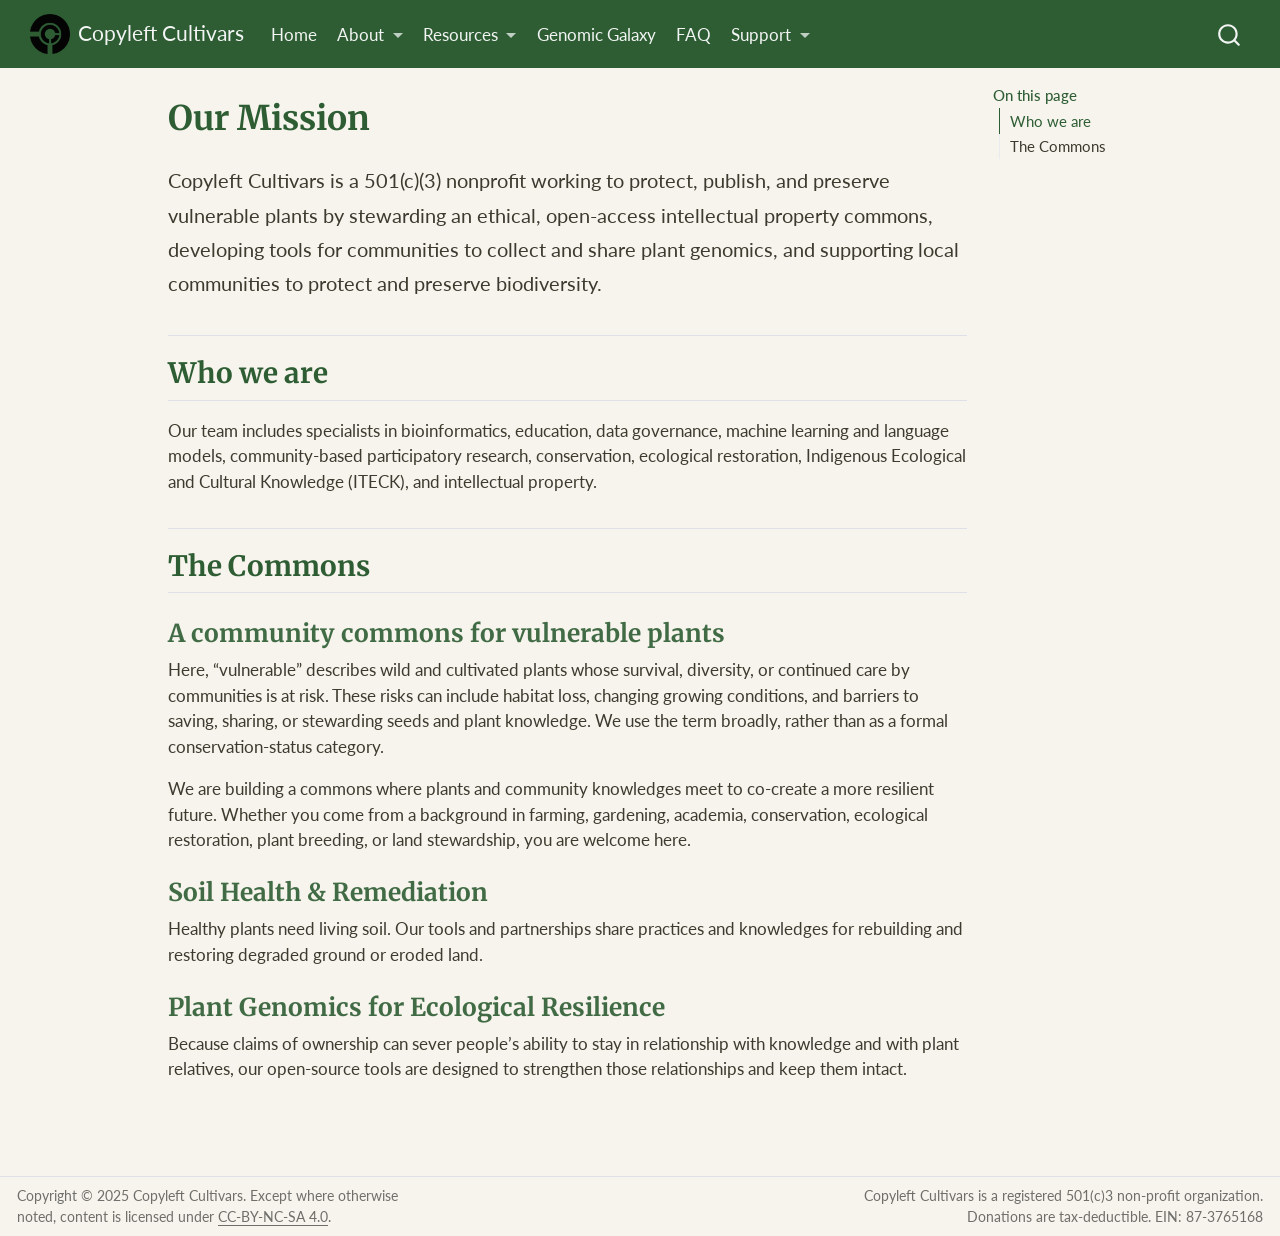
==== commit c0f41213: "Built site for gh-pages" ====
--- a/about.html
+++ b/about.html
@@ -134,15 +134,15 @@
     </a>
     <ul class="dropdown-menu" aria-labelledby="nav-menu-resources">    
         <li>
+    <a class="dropdown-item" href="./initiatives.html#regenerative-relations-initiative">
+ <span class="dropdown-text">The Regenerative Relations Initiative</span></a>
+  </li>  
+        <li>
     <a class="dropdown-item" href="./initiatives.html#regenerative-agriculture-assistant">
  <span class="dropdown-text">Agriculture Assistant</span></a>
   </li>  
     </ul>
   </li>
-  <li class="nav-item">
-    <a class="nav-link" href="./initiatives.html#regenerative-relations-initiative"> 
-<span class="menu-text">Regenerative Relations Initiative</span></a>
-  </li>  
   <li class="nav-item">
     <a class="nav-link" href="./genomic-galaxy.html"> 
 <span class="menu-text">Genomic Galaxy</span></a>
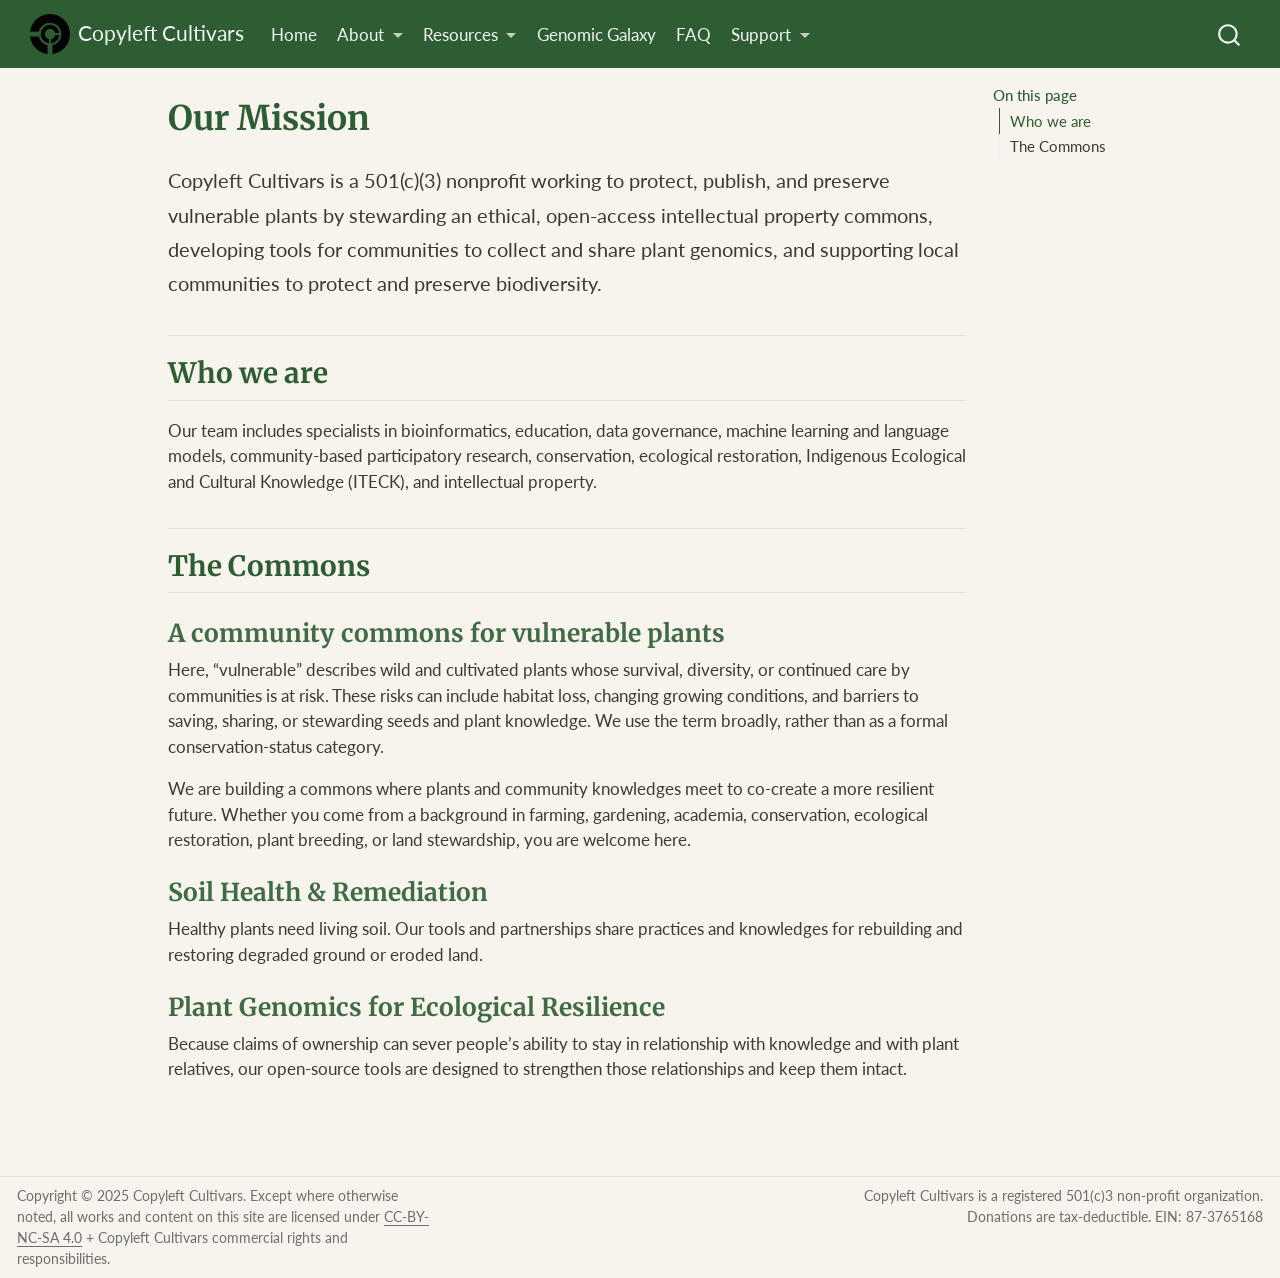
==== commit e589caf7: "Built site for gh-pages" ====
--- a/about.html
+++ b/about.html
@@ -649,7 +649,7 @@
 <footer class="footer">
   <div class="nav-footer">
     <div class="nav-footer-left">
-<p>Copyright © 2025 Copyleft Cultivars. Except where otherwise noted, content is licensed under <a href="https://creativecommons.org/licenses/by-nc-sa/4.0/">CC-BY-NC-SA 4.0</a>.</p>
+<p>Copyright © 2025 Copyleft Cultivars. Except where otherwise noted, all works and content on this site are licensed under <a href="https://creativecommons.org/licenses/by-nc-sa/4.0/">CC-BY-NC-SA 4.0</a> + Copyleft Cultivars commercial rights and responsibilities.</p>
 </div>   
     <div class="nav-footer-center">
       &nbsp;
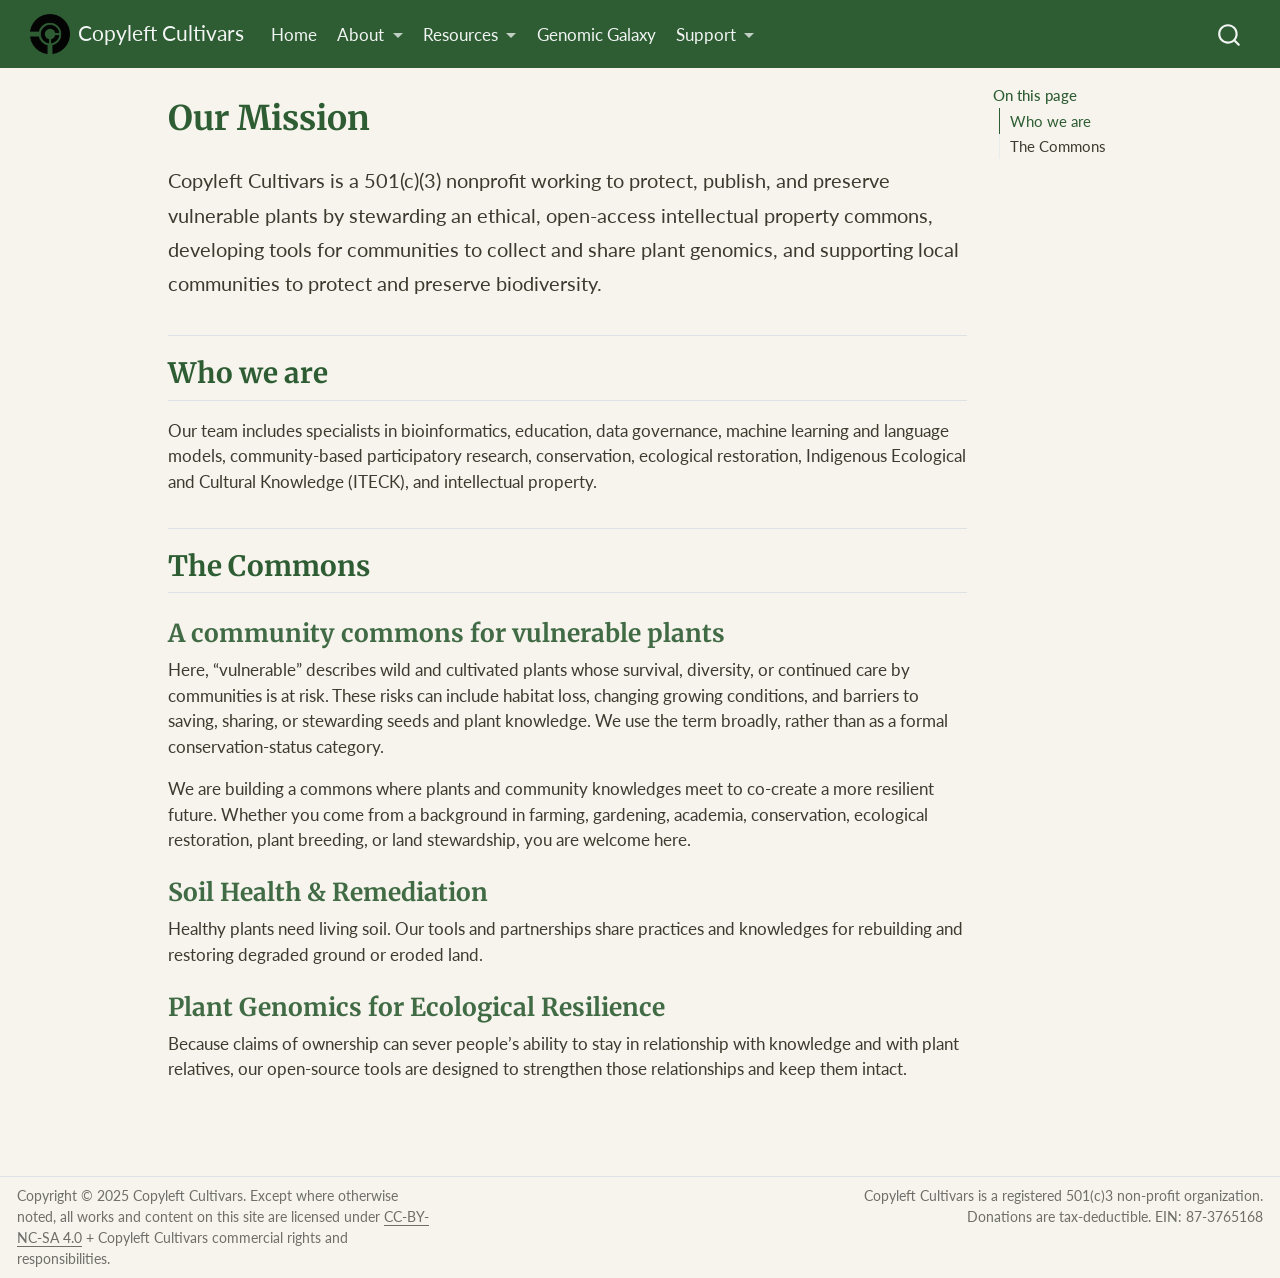
==== commit 8efcb531: "Built site for gh-pages" ====
--- a/about.html
+++ b/about.html
@@ -147,10 +147,6 @@
     <a class="nav-link" href="./genomic-galaxy.html"> 
 <span class="menu-text">Genomic Galaxy</span></a>
   </li>  
-  <li class="nav-item">
-    <a class="nav-link" href="./faq.html"> 
-<span class="menu-text">FAQ</span></a>
-  </li>  
   <li class="nav-item dropdown ">
     <a class="nav-link dropdown-toggle" href="#" id="nav-menu-support" role="link" data-bs-toggle="dropdown" aria-expanded="false">
  <span class="menu-text">Support</span>
--- a/styles.css
+++ b/styles.css
@@ -136,7 +136,7 @@
   margin-top: 0;
 }
 
-/* FAQ headings as lightweight section dividers */
+/* Page headings as lightweight section dividers */
 #quarto-document-content h2 {
   border-top: 1px solid var(--bs-border-color, #dee2e6);
   padding-top: 1.25rem;
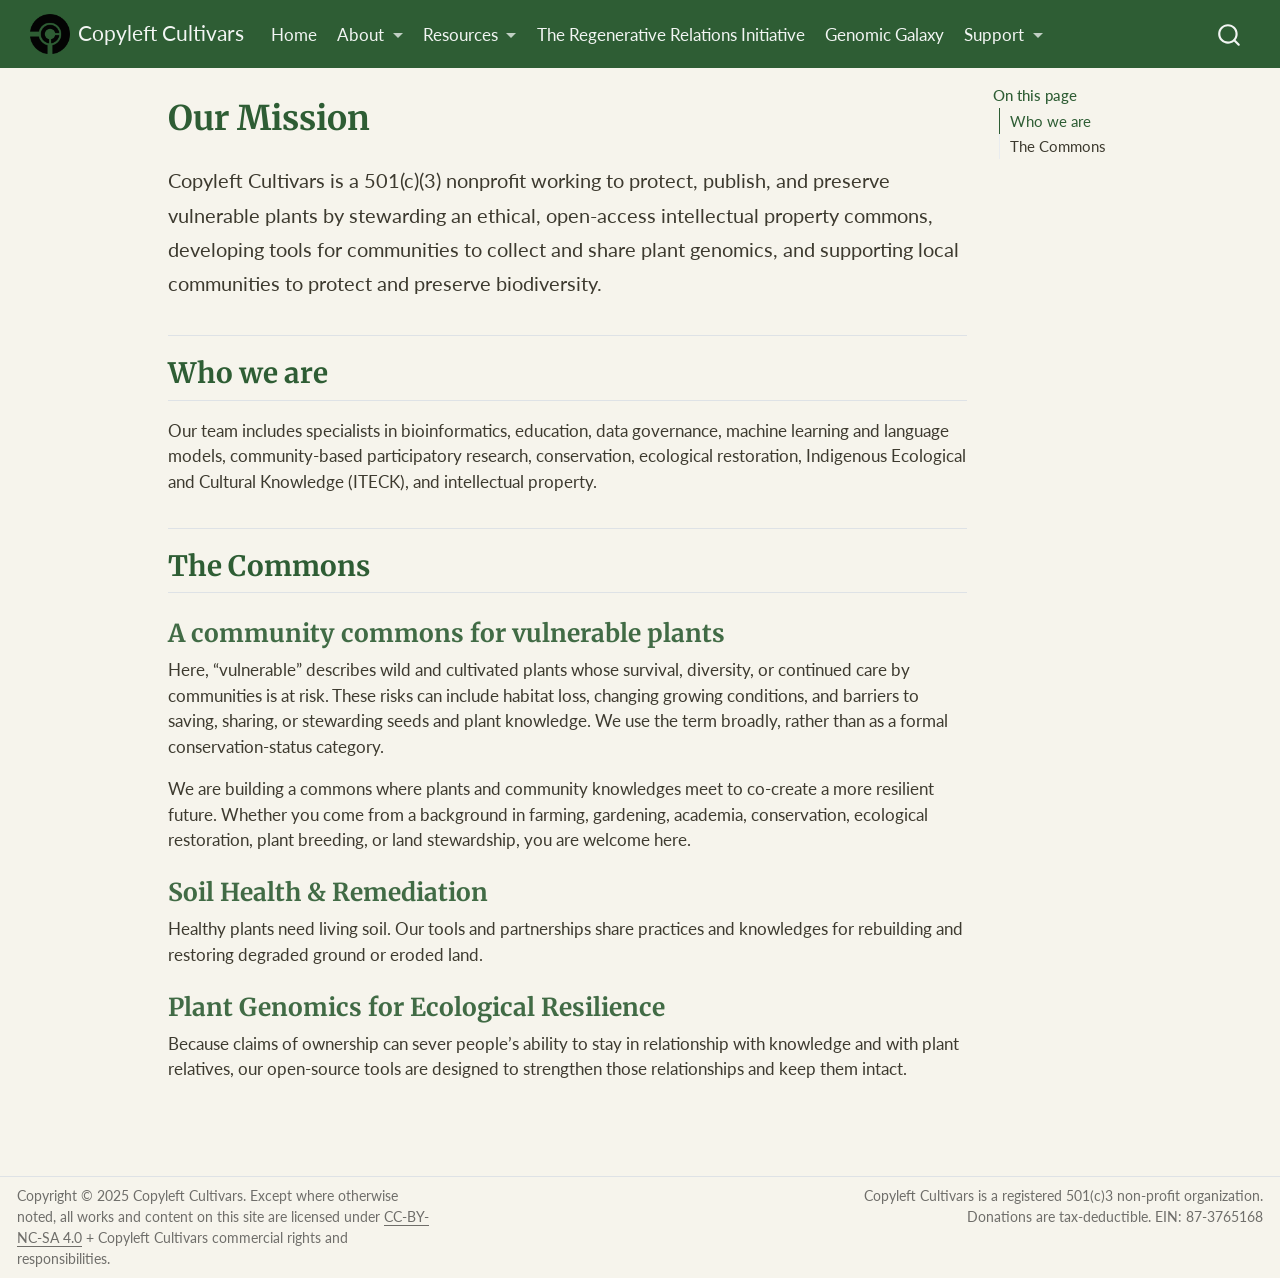
==== commit 9b688f03: "Built site for gh-pages" ====
--- a/about.html
+++ b/about.html
@@ -134,8 +134,8 @@
     </a>
     <ul class="dropdown-menu" aria-labelledby="nav-menu-resources">    
         <li>
-    <a class="dropdown-item" href="./initiatives.html#regenerative-relations-initiative">
- <span class="dropdown-text">The Regenerative Relations Initiative</span></a>
+    <a class="dropdown-item" href="./preservation.html#freedom-bag-tag">
+ <span class="dropdown-text">Freedom Bag Tag</span></a>
   </li>  
         <li>
     <a class="dropdown-item" href="./initiatives.html#regenerative-agriculture-assistant">
@@ -143,6 +143,10 @@
   </li>  
     </ul>
   </li>
+  <li class="nav-item">
+    <a class="nav-link" href="./initiatives.html#regenerative-relations-initiative"> 
+<span class="menu-text">The Regenerative Relations Initiative</span></a>
+  </li>  
   <li class="nav-item">
     <a class="nav-link" href="./genomic-galaxy.html"> 
 <span class="menu-text">Genomic Galaxy</span></a>
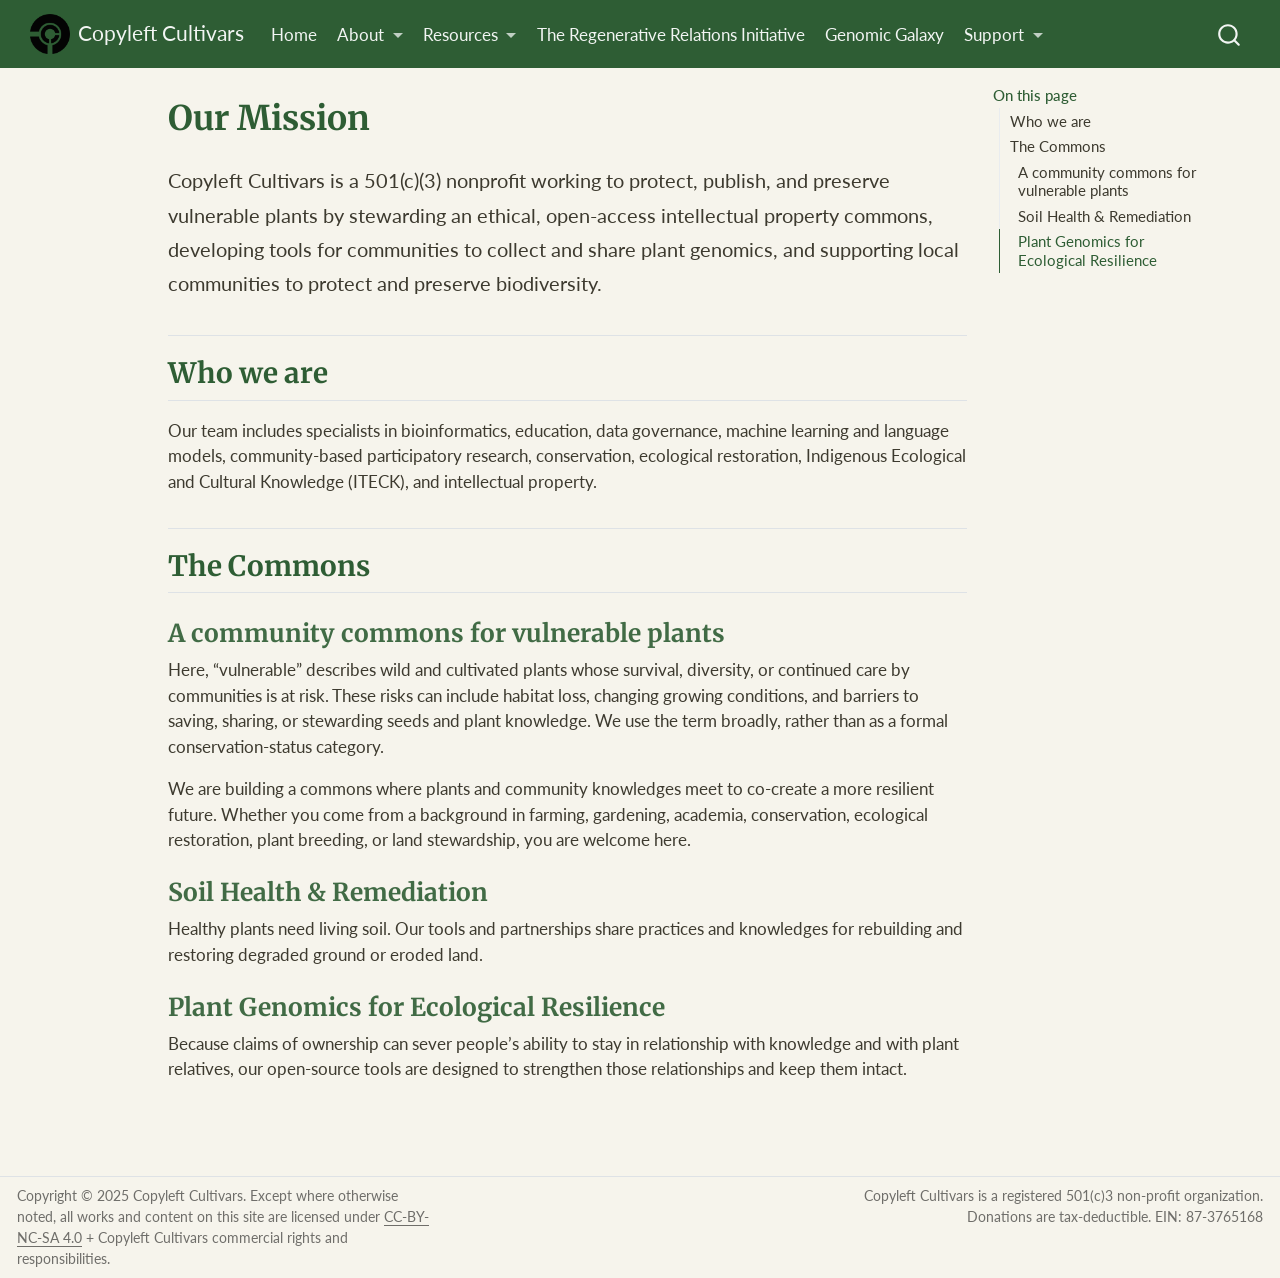
==== commit 9f3931e4: "Built site for gh-pages" ====
--- a/about.html
+++ b/about.html
@@ -2,7 +2,7 @@
 <html xmlns="http://www.w3.org/1999/xhtml" lang="en" xml:lang="en"><head>
 
 <meta charset="utf-8">
-<meta name="generator" content="quarto-1.10.18">
+<meta name="generator" content="quarto-1.11.9">
 
 <meta name="viewport" content="width=device-width, initial-scale=1.0, user-scalable=yes">
 
@@ -39,18 +39,19 @@
 <link href="./images/logo.png" rel="icon" type="image/png">
 <script src="site_libs/quarto-html/quarto.js" type="module"></script>
 <script src="site_libs/quarto-html/tabsets/tabsets.js" type="module"></script>
+<script src="site_libs/quarto-html/scrollable-regions/scrollable-regions.js" type="module"></script>
 <script src="site_libs/quarto-html/popper.min.js"></script>
 <script src="site_libs/quarto-html/tippy.umd.min.js"></script>
 <script src="site_libs/quarto-html/anchor.min.js"></script>
 <link href="site_libs/quarto-html/tippy.css" rel="stylesheet">
-<link href="site_libs/quarto-html/quarto-syntax-highlighting-64a204ab8560d761af7679ceaba22944.css" rel="stylesheet" class="quarto-color-scheme" id="quarto-text-highlighting-styles">
-<link href="site_libs/quarto-html/quarto-syntax-highlighting-dark-b85bc7c33db8c58e0ec93c3465666fed.css" rel="stylesheet" class="quarto-color-scheme quarto-color-alternate" id="quarto-text-highlighting-styles">
-<link href="site_libs/quarto-html/quarto-syntax-highlighting-64a204ab8560d761af7679ceaba22944.css" rel="stylesheet" class="quarto-color-scheme-extra" id="quarto-text-highlighting-styles">
+<link href="site_libs/quarto-html/quarto-syntax-highlighting-63b5708e65d6cd79cd7618c58d0c21e7.css" rel="stylesheet" class="quarto-color-scheme" id="quarto-text-highlighting-styles">
+<link href="site_libs/quarto-html/quarto-syntax-highlighting-dark-447e42e69aaa9833c0ba1b986f430b20.css" rel="stylesheet" class="quarto-color-scheme quarto-color-alternate" id="quarto-text-highlighting-styles">
+<link href="site_libs/quarto-html/quarto-syntax-highlighting-63b5708e65d6cd79cd7618c58d0c21e7.css" rel="stylesheet" class="quarto-color-scheme-extra" id="quarto-text-highlighting-styles">
 <script src="site_libs/bootstrap/bootstrap.min.js"></script>
 <link href="site_libs/bootstrap/bootstrap-icons.css" rel="stylesheet">
-<link href="site_libs/bootstrap/bootstrap-94cec6fcfa6b77931a1ac6e8ec87b722.min.css" rel="stylesheet" append-hash="true" class="quarto-color-scheme" id="quarto-bootstrap" data-mode="light">
-<link href="site_libs/bootstrap/bootstrap-dark-fed6ef15b5625fb0ffef71305ead8256.min.css" rel="stylesheet" append-hash="true" class="quarto-color-scheme quarto-color-alternate" id="quarto-bootstrap" data-mode="light">
-<link href="site_libs/bootstrap/bootstrap-94cec6fcfa6b77931a1ac6e8ec87b722.min.css" rel="stylesheet" append-hash="true" class="quarto-color-scheme-extra" id="quarto-bootstrap" data-mode="light">
+<link href="site_libs/bootstrap/bootstrap-66bb58763de70195239ebaf96b63e3a2.min.css" rel="stylesheet" append-hash="true" class="quarto-color-scheme" id="quarto-bootstrap" data-mode="light">
+<link href="site_libs/bootstrap/bootstrap-dark-de9427b86952e7ca7def696455486d86.min.css" rel="stylesheet" append-hash="true" class="quarto-color-scheme quarto-color-alternate" id="quarto-bootstrap" data-mode="light">
+<link href="site_libs/bootstrap/bootstrap-66bb58763de70195239ebaf96b63e3a2.min.css" rel="stylesheet" append-hash="true" class="quarto-color-scheme-extra" id="quarto-bootstrap" data-mode="light">
 <script id="quarto-search-options" type="application/json">{
   "location": "navbar",
   "copy-button": false,
@@ -84,11 +85,11 @@
 <link rel="stylesheet" href="styles.css">
 </head>
 
-<body class="nav-fixed quarto-light">
+<body class="nav-fixed quarto-light"><a id="quarto-skip-link" class="visually-hidden-focusable" href="#quarto-document-content">Skip to main content</a>
 
 <div id="quarto-search-results"></div>
   <header id="quarto-header" class="headroom fixed-top">
-    <nav class="navbar navbar-expand-lg " data-bs-theme="dark">
+    <nav class="navbar navbar-expand-lg " data-bs-theme="dark" aria-label="Site">
       <div class="navbar-container container-fluid">
       <div class="navbar-brand-container mx-auto">
     <a href="./index.html" class="navbar-brand navbar-brand-logo">
@@ -99,8 +100,7 @@
     <span class="navbar-title">Copyleft Cultivars</span>
     </a>
   </div>
-            <div id="quarto-search" class="" title="Search"></div>
-          <button class="navbar-toggler" type="button" data-bs-toggle="collapse" data-bs-target="#navbarCollapse" aria-controls="navbarCollapse" role="menu" aria-expanded="false" aria-label="Toggle navigation" onclick="if (window.quartoToggleHeadroom) { window.quartoToggleHeadroom(); }">
+          <button class="navbar-toggler" type="button" data-bs-toggle="collapse" data-bs-target="#navbarCollapse" aria-controls="navbarCollapse" aria-expanded="false" aria-label="Toggle navigation" onclick="if (window.quartoToggleHeadroom) { window.quartoToggleHeadroom(); }">
   <span class="navbar-toggler-icon"></span>
 </button>
           <div class="collapse navbar-collapse" id="navbarCollapse">
@@ -144,7 +144,7 @@
     </ul>
   </li>
   <li class="nav-item">
-    <a class="nav-link" href="./initiatives.html#regenerative-relations-initiative"> 
+    <a class="nav-link" href="./regenerative-relations-initiative.html"> 
 <span class="menu-text">The Regenerative Relations Initiative</span></a>
   </li>  
   <li class="nav-item">
@@ -174,6 +174,7 @@
           </div> <!-- /navcollapse -->
             <div class="quarto-navbar-tools">
 </div>
+            <div id="quarto-search" class="" title="Search"></div>
       </div> <!-- /container-fluid -->
     </nav>
 </header>
@@ -182,7 +183,7 @@
 <!-- sidebar -->
 <!-- margin-sidebar -->
     <div id="quarto-margin-sidebar" class="sidebar margin-sidebar">
-        <nav id="TOC" role="doc-toc" class="toc-active">
+        <nav id="TOC" role="doc-toc" aria-labelledby="toc-title" class="toc-active">
     <h2 id="toc-title">On this page</h2>
    
   <ul>
@@ -197,7 +198,7 @@
 </nav>
     </div>
 <!-- main -->
-<main class="content" id="quarto-document-content">
+<main class="content" id="quarto-document-content" tabindex="-1">
 
 <header id="title-block-header" class="quarto-title-block default">
 <div class="quarto-title">
@@ -323,7 +324,8 @@
           return filterRegex.test(href) || localhostRegex.test(href) || mailtoRegex.test(href);
       }
       // Inspect non-navigation links and adorn them if external
-     var links = window.document.querySelectorAll('a[href]:not(.nav-link):not(.navbar-brand):not(.toc-action):not(.sidebar-link):not(.sidebar-item-toggle):not(.pagination-link):not(.no-external):not([aria-hidden]):not(.dropdown-item):not(.quarto-navigation-tool):not(.about-link)');
+      window.quartoDecorateExternalLinks = function (root) {
+     var links = (root || window.document).querySelectorAll('a[href]:not(.nav-link):not(.navbar-brand):not(.toc-action):not(.sidebar-link):not(.sidebar-item-toggle):not(.pagination-link):not(.no-external):not([aria-hidden]):not(.dropdown-item):not(.quarto-navigation-tool):not(.about-link)');
       for (var i=0; i<links.length; i++) {
         const link = links[i];
         if (!isInternal(link.href)) {
@@ -332,8 +334,69 @@
           if (link.dataset.originalHref !== undefined) {
             link.href = link.dataset.originalHref;
           }
-        }
-      }
+          if (!link.classList.contains('no-external-icon')) {
+          }
+        }
+      }
+      };
+      window.quartoDecorateExternalLinks(window.document);
+    // Esc closes the popup (WCAG 1.4.13) and focus leaving both trigger and
+    // popup closes it (WCAG 2.4.11); tippy handles neither for interactive popups.
+    const hideOnEscAndFocusOut = {
+      name: 'hideOnEscAndFocusOut',
+      defaultValue: true,
+      fn(instance) {
+        const dismiss = () => {
+          // A show scheduled by the trigger delay would otherwise reopen it
+          instance.clearDelayTimeouts();
+          instance.hide();
+        };
+        const onKeyDown = (event) => {
+          if (event.key !== 'Escape') {
+            return;
+          }
+          // Keep Esc from also reaching page handlers (e.g. reveal.js overview),
+          // except an open reveal.js slide menu, which Esc should close too.
+          // The menu handles keys only when its keyboard option is on.
+          const menuHandlesEsc = window.Reveal?.getPlugin?.('menu')?.isOpen() &&
+            window.Reveal.getConfig().menu?.keyboard !== false;
+          if (!menuHandlesEsc) {
+            event.stopPropagation();
+          }
+          if (instance.popper.contains(window.document.activeElement)) {
+            // Disabled while refocusing so the focus trigger does not reopen it
+            instance.disable();
+            instance.reference.focus();
+            instance.enable();
+          }
+          dismiss();
+        };
+        const onFocusOut = (event) => {
+          const target = event.relatedTarget;
+          if (target && !instance.reference.contains(target) &&
+              !instance.popper.contains(target)) {
+            dismiss();
+          }
+        };
+        // On the trigger too: a click trigger (code-annotations: select) has no
+        // blur handling. Attached for the instance's lifetime so leaving the
+        // trigger also cancels a show still pending on the trigger delay.
+        instance.reference.addEventListener('focusout', onFocusOut);
+        return {
+          onShow() {
+            window.document.addEventListener('keydown', onKeyDown, true);
+            instance.popper.addEventListener('focusout', onFocusOut);
+          },
+          onHide() {
+            window.document.removeEventListener('keydown', onKeyDown, true);
+            instance.popper.removeEventListener('focusout', onFocusOut);
+          },
+          onDestroy() {
+            instance.reference.removeEventListener('focusout', onFocusOut);
+          },
+        };
+      },
+    };
     function tippyHover(el, contentFn, onTriggerFn, onUntriggerFn) {
       const config = {
         allowHTML: true,
@@ -347,6 +410,7 @@
         interactiveBorder: 10,
         theme: 'quarto',
         placement: 'bottom-start',
+        plugins: [hideOnEscAndFocusOut],
       };
       if (contentFn) {
         config.content = contentFn;
@@ -509,44 +573,54 @@
           const lineIds = lines.map((line) => {
             return targetCell + "-" + line;
           })
-          let top = null;
-          let height = null;
-          let parent = null;
+          // Each band is positioned against its own containing block, which is
+          // not the offsetParent of the lines, so place it from client rects.
+          const placeBand = (band, firstEl, lastEl, codeBlock) => {
+            const container = band.offsetParent;
+            if (container === null) {
+              return;
+            }
+            const containerRect = container.getBoundingClientRect();
+            // Reveal.js scales slides with a transform, so convert client
+            // pixels back to the CSS pixels of the container.
+            const scale = containerRect.height / container.offsetHeight || 1;
+            const firstRect = firstEl.getBoundingClientRect();
+            const lastRect = lastEl.getBoundingClientRect();
+            const top = (firstRect.top - containerRect.top) / scale - container.clientTop + container.scrollTop;
+            const height = (lastRect.bottom - firstRect.top) / scale;
+            band.style.top = top - 2 + "px";
+            band.style.height = height + 4 + "px";
+            if (codeBlock) {
+              // Without the copy button wrapper, the containing block is wider
+              // than the code block, so span the code block explicitly.
+              const blockRect = codeBlock.getBoundingClientRect();
+              band.style.left = (blockRect.left - containerRect.left) / scale - container.clientLeft + container.scrollLeft + "px";
+              band.style.width = blockRect.width / scale + "px";
+            }
+          };
           if (lineIds.length > 0) {
-              //compute the position of the single el (top and bottom and make a div)
-              const el = window.document.getElementById(lineIds[0]);
-              top = el.offsetTop;
-              height = el.offsetHeight;
-              parent = el.parentElement.parentElement;
-            if (lineIds.length > 1) {
-              const lastEl = window.document.getElementById(lineIds[lineIds.length - 1]);
-              const bottom = lastEl.offsetTop + lastEl.offsetHeight;
-              height = bottom - top;
-            }
-            if (top !== null && height !== null && parent !== null) {
-              // cook up a div (if necessary) and position it 
-              let div = window.document.getElementById("code-annotation-line-highlight");
-              if (div === null) {
-                div = window.document.createElement("div");
-                div.setAttribute("id", "code-annotation-line-highlight");
-                div.style.position = 'absolute';
-                parent.appendChild(div);
-              }
-              div.style.top = top - 2 + "px";
-              div.style.height = height + 4 + "px";
-              div.style.left = 0;
-              let gutterDiv = window.document.getElementById("code-annotation-line-highlight-gutter");
-              if (gutterDiv === null) {
-                gutterDiv = window.document.createElement("div");
-                gutterDiv.setAttribute("id", "code-annotation-line-highlight-gutter");
-                gutterDiv.style.position = 'absolute';
-                const codeCell = window.document.getElementById(targetCell);
-                const gutter = codeCell.querySelector('.code-annotation-gutter');
-                gutter.appendChild(gutterDiv);
-              }
-              gutterDiv.style.top = top - 2 + "px";
-              gutterDiv.style.height = height + 4 + "px";
-            }
+            const el = window.document.getElementById(lineIds[0]);
+            const lastEl = window.document.getElementById(lineIds[lineIds.length - 1]);
+            const parent = el.parentElement.parentElement;
+            // cook up a div (if necessary) and position it
+            let div = window.document.getElementById("code-annotation-line-highlight");
+            if (div === null) {
+              div = window.document.createElement("div");
+              div.setAttribute("id", "code-annotation-line-highlight");
+              div.style.position = 'absolute';
+              parent.appendChild(div);
+            }
+            placeBand(div, el, lastEl, parent.closest("div.sourceCode") || parent);
+            let gutterDiv = window.document.getElementById("code-annotation-line-highlight-gutter");
+            if (gutterDiv === null) {
+              gutterDiv = window.document.createElement("div");
+              gutterDiv.setAttribute("id", "code-annotation-line-highlight-gutter");
+              gutterDiv.style.position = 'absolute';
+              const codeCell = window.document.getElementById(targetCell);
+              const gutter = codeCell.querySelector('.code-annotation-gutter');
+              gutter.appendChild(gutterDiv);
+            }
+            placeBand(gutterDiv, el, lastEl);
             selectedAnnoteEl = annoteEl;
           }
         };
@@ -645,6 +719,9 @@
     }
   });
   </script>
+  <script type="application/javascript">
+  window.quartoScrollableRegionsLabels = {"code":"Scrollable code","output":"Scrollable output"};
+  </script>
 </div> <!-- /content -->
 <footer class="footer">
   <div class="nav-footer">
--- a/site_libs/quarto-html/quarto-syntax-highlighting-63b5708e65d6cd79cd7618c58d0c21e7.css
+++ b/site_libs/quarto-html/quarto-syntax-highlighting-63b5708e65d6cd79cd7618c58d0c21e7.css
@@ -0,0 +1,236 @@
+/* quarto syntax highlight colors */
+:root {
+  --quarto-hl-ot-color: #003B4F;
+  --quarto-hl-at-color: #657422;
+  --quarto-hl-ss-color: #20794D;
+  --quarto-hl-an-color: #5E5E5E;
+  --quarto-hl-fu-color: #4758AB;
+  --quarto-hl-st-color: #20794D;
+  --quarto-hl-cf-color: #003B4F;
+  --quarto-hl-op-color: #5E5E5E;
+  --quarto-hl-er-color: #AD0000;
+  --quarto-hl-bn-color: #AD0000;
+  --quarto-hl-al-color: #AD0000;
+  --quarto-hl-va-color: #111111;
+  --quarto-hl-bu-color: inherit;
+  --quarto-hl-ex-color: inherit;
+  --quarto-hl-pp-color: #AD0000;
+  --quarto-hl-in-color: #5E5E5E;
+  --quarto-hl-vs-color: #20794D;
+  --quarto-hl-wa-color: #5E5E5E;
+  --quarto-hl-do-color: #5E5E5E;
+  --quarto-hl-im-color: #00769E;
+  --quarto-hl-ch-color: #20794D;
+  --quarto-hl-dt-color: #AD0000;
+  --quarto-hl-fl-color: #AD0000;
+  --quarto-hl-co-color: #5E5E5E;
+  --quarto-hl-cv-color: #5E5E5E;
+  --quarto-hl-cn-color: #8f5902;
+  --quarto-hl-sc-color: #5E5E5E;
+  --quarto-hl-dv-color: #AD0000;
+  --quarto-hl-kw-color: #003B4F;
+}
+
+/* other quarto variables */
+:root {
+  --quarto-font-monospace: SFMono-Regular, Menlo, Monaco, Consolas, "Liberation Mono", "Courier New", monospace;
+}
+
+/* syntax highlight based on Pandoc's rules */
+pre > code.sourceCode > span {
+  color: #003B4F;
+}
+
+code.sourceCode > span {
+  color: #003B4F;
+}
+
+div.sourceCode,
+div.sourceCode pre.sourceCode {
+  color: #003B4F;
+}
+
+/* Normal */
+code span {
+  color: #003B4F;
+}
+
+/* Alert */
+code span.al {
+  color: #AD0000;
+  font-style: inherit;
+}
+
+/* Annotation */
+code span.an {
+  color: #5E5E5E;
+  font-style: inherit;
+}
+
+/* Attribute */
+code span.at {
+  color: #657422;
+  font-style: inherit;
+}
+
+/* BaseN */
+code span.bn {
+  color: #AD0000;
+  font-style: inherit;
+}
+
+/* BuiltIn */
+code span.bu {
+  font-style: inherit;
+}
+
+/* ControlFlow */
+code span.cf {
+  color: #003B4F;
+  font-weight: bold;
+  font-style: inherit;
+}
+
+/* Char */
+code span.ch {
+  color: #20794D;
+  font-style: inherit;
+}
+
+/* Constant */
+code span.cn {
+  color: #8f5902;
+  font-style: inherit;
+}
+
+/* Comment */
+code span.co {
+  color: #5E5E5E;
+  font-style: inherit;
+}
+
+/* CommentVar */
+code span.cv {
+  color: #5E5E5E;
+  font-style: italic;
+}
+
+/* Documentation */
+code span.do {
+  color: #5E5E5E;
+  font-style: italic;
+}
+
+/* DataType */
+code span.dt {
+  color: #AD0000;
+  font-style: inherit;
+}
+
+/* DecVal */
+code span.dv {
+  color: #AD0000;
+  font-style: inherit;
+}
+
+/* Error */
+code span.er {
+  color: #AD0000;
+  font-style: inherit;
+}
+
+/* Extension */
+code span.ex {
+  font-style: inherit;
+}
+
+/* Float */
+code span.fl {
+  color: #AD0000;
+  font-style: inherit;
+}
+
+/* Function */
+code span.fu {
+  color: #4758AB;
+  font-style: inherit;
+}
+
+/* Import */
+code span.im {
+  color: #00769E;
+  font-style: inherit;
+}
+
+/* Information */
+code span.in {
+  color: #5E5E5E;
+  font-style: inherit;
+}
+
+/* Keyword */
+code span.kw {
+  color: #003B4F;
+  font-weight: bold;
+  font-style: inherit;
+}
+
+/* Operator */
+code span.op {
+  color: #5E5E5E;
+  font-style: inherit;
+}
+
+/* Other */
+code span.ot {
+  color: #003B4F;
+  font-style: inherit;
+}
+
+/* Preprocessor */
+code span.pp {
+  color: #AD0000;
+  font-style: inherit;
+}
+
+/* SpecialChar */
+code span.sc {
+  color: #5E5E5E;
+  font-style: inherit;
+}
+
+/* SpecialString */
+code span.ss {
+  color: #20794D;
+  font-style: inherit;
+}
+
+/* String */
+code span.st {
+  color: #20794D;
+  font-style: inherit;
+}
+
+/* Variable */
+code span.va {
+  color: #111111;
+  font-style: inherit;
+}
+
+/* VerbatimString */
+code span.vs {
+  color: #20794D;
+  font-style: inherit;
+}
+
+/* Warning */
+code span.wa {
+  color: #5E5E5E;
+  font-style: italic;
+}
+
+.prevent-inlining {
+  content: "</";
+}
+
+/*# sourceMappingURL=054cc16b9e9817627be6994582d2ffb5.css.map */
--- a/site_libs/quarto-html/quarto-syntax-highlighting-dark-447e42e69aaa9833c0ba1b986f430b20.css
+++ b/site_libs/quarto-html/quarto-syntax-highlighting-dark-447e42e69aaa9833c0ba1b986f430b20.css
@@ -0,0 +1,219 @@
+/* quarto syntax highlight colors */
+:root {
+  --quarto-hl-al-color: #f07178;
+  --quarto-hl-an-color: #d4d0ab;
+  --quarto-hl-at-color: #00e0e0;
+  --quarto-hl-bn-color: #d4d0ab;
+  --quarto-hl-bu-color: #abe338;
+  --quarto-hl-ch-color: #abe338;
+  --quarto-hl-co-color: #f8f8f2;
+  --quarto-hl-cv-color: #ffd700;
+  --quarto-hl-cn-color: #ffd700;
+  --quarto-hl-cf-color: #ffa07a;
+  --quarto-hl-dt-color: #ffa07a;
+  --quarto-hl-dv-color: #d4d0ab;
+  --quarto-hl-do-color: #f8f8f2;
+  --quarto-hl-er-color: #f07178;
+  --quarto-hl-ex-color: #00e0e0;
+  --quarto-hl-fl-color: #d4d0ab;
+  --quarto-hl-fu-color: #ffa07a;
+  --quarto-hl-im-color: #abe338;
+  --quarto-hl-in-color: #d4d0ab;
+  --quarto-hl-kw-color: #ffa07a;
+  --quarto-hl-op-color: #ffa07a;
+  --quarto-hl-ot-color: #00e0e0;
+  --quarto-hl-pp-color: #dcc6e0;
+  --quarto-hl-re-color: #00e0e0;
+  --quarto-hl-sc-color: #abe338;
+  --quarto-hl-ss-color: #abe338;
+  --quarto-hl-st-color: #abe338;
+  --quarto-hl-va-color: #00e0e0;
+  --quarto-hl-vs-color: #abe338;
+  --quarto-hl-wa-color: #dcc6e0;
+}
+
+/* other quarto variables */
+:root {
+  --quarto-font-monospace: SFMono-Regular, Menlo, Monaco, Consolas, "Liberation Mono", "Courier New", monospace;
+}
+
+/* syntax highlight based on Pandoc's rules */
+pre > code.sourceCode > span {
+  color: #f8f8f2;
+}
+
+code.sourceCode > span {
+  color: #f8f8f2;
+}
+
+div.sourceCode,
+div.sourceCode pre.sourceCode {
+  color: #f8f8f2;
+}
+
+/* Normal */
+code span {
+  color: #f8f8f2;
+}
+
+/* Alert */
+code span.al {
+  color: #f07178;
+}
+
+/* Annotation */
+code span.an {
+  color: #d4d0ab;
+}
+
+/* Attribute */
+code span.at {
+  color: #00e0e0;
+}
+
+/* BaseN */
+code span.bn {
+  color: #d4d0ab;
+}
+
+/* BuiltIn */
+code span.bu {
+  color: #abe338;
+}
+
+/* ControlFlow */
+code span.cf {
+  font-weight: bold;
+  color: #ffa07a;
+}
+
+/* Char */
+code span.ch {
+  color: #abe338;
+}
+
+/* Constant */
+code span.cn {
+  color: #ffd700;
+}
+
+/* Comment */
+code span.co {
+  font-style: italic;
+  color: #f8f8f2;
+}
+
+/* CommentVar */
+code span.cv {
+  color: #ffd700;
+}
+
+/* Documentation */
+code span.do {
+  color: #f8f8f2;
+}
+
+/* DataType */
+code span.dt {
+  color: #ffa07a;
+}
+
+/* DecVal */
+code span.dv {
+  color: #d4d0ab;
+}
+
+/* Error */
+code span.er {
+  color: #f07178;
+  text-decoration: underline;
+}
+
+/* Extension */
+code span.ex {
+  font-weight: bold;
+  color: #00e0e0;
+}
+
+/* Float */
+code span.fl {
+  color: #d4d0ab;
+}
+
+/* Function */
+code span.fu {
+  color: #ffa07a;
+}
+
+/* Import */
+code span.im {
+  color: #abe338;
+}
+
+/* Information */
+code span.in {
+  color: #d4d0ab;
+}
+
+/* Keyword */
+code span.kw {
+  font-weight: bold;
+  color: #ffa07a;
+}
+
+/* Operator */
+code span.op {
+  color: #ffa07a;
+}
+
+/* Other */
+code span.ot {
+  color: #00e0e0;
+}
+
+/* Preprocessor */
+code span.pp {
+  color: #dcc6e0;
+}
+
+/* RegionMarker */
+code span.re {
+  background-color: #f8f8f2;
+  color: #00e0e0;
+}
+
+/* SpecialChar */
+code span.sc {
+  color: #abe338;
+}
+
+/* SpecialString */
+code span.ss {
+  color: #abe338;
+}
+
+/* String */
+code span.st {
+  color: #abe338;
+}
+
+/* Variable */
+code span.va {
+  color: #00e0e0;
+}
+
+/* VerbatimString */
+code span.vs {
+  color: #abe338;
+}
+
+/* Warning */
+code span.wa {
+  color: #dcc6e0;
+}
+
+.prevent-inlining {
+  content: "</";
+}
+
+/*# sourceMappingURL=be8e1111c2b710f7c3a4926ffa2967aa.css.map */
--- a/site_libs/quarto-html/quarto-syntax-highlighting-63b5708e65d6cd79cd7618c58d0c21e7.css
+++ b/site_libs/quarto-html/quarto-syntax-highlighting-63b5708e65d6cd79cd7618c58d0c21e7.css
@@ -0,0 +1,236 @@
+/* quarto syntax highlight colors */
+:root {
+  --quarto-hl-ot-color: #003B4F;
+  --quarto-hl-at-color: #657422;
+  --quarto-hl-ss-color: #20794D;
+  --quarto-hl-an-color: #5E5E5E;
+  --quarto-hl-fu-color: #4758AB;
+  --quarto-hl-st-color: #20794D;
+  --quarto-hl-cf-color: #003B4F;
+  --quarto-hl-op-color: #5E5E5E;
+  --quarto-hl-er-color: #AD0000;
+  --quarto-hl-bn-color: #AD0000;
+  --quarto-hl-al-color: #AD0000;
+  --quarto-hl-va-color: #111111;
+  --quarto-hl-bu-color: inherit;
+  --quarto-hl-ex-color: inherit;
+  --quarto-hl-pp-color: #AD0000;
+  --quarto-hl-in-color: #5E5E5E;
+  --quarto-hl-vs-color: #20794D;
+  --quarto-hl-wa-color: #5E5E5E;
+  --quarto-hl-do-color: #5E5E5E;
+  --quarto-hl-im-color: #00769E;
+  --quarto-hl-ch-color: #20794D;
+  --quarto-hl-dt-color: #AD0000;
+  --quarto-hl-fl-color: #AD0000;
+  --quarto-hl-co-color: #5E5E5E;
+  --quarto-hl-cv-color: #5E5E5E;
+  --quarto-hl-cn-color: #8f5902;
+  --quarto-hl-sc-color: #5E5E5E;
+  --quarto-hl-dv-color: #AD0000;
+  --quarto-hl-kw-color: #003B4F;
+}
+
+/* other quarto variables */
+:root {
+  --quarto-font-monospace: SFMono-Regular, Menlo, Monaco, Consolas, "Liberation Mono", "Courier New", monospace;
+}
+
+/* syntax highlight based on Pandoc's rules */
+pre > code.sourceCode > span {
+  color: #003B4F;
+}
+
+code.sourceCode > span {
+  color: #003B4F;
+}
+
+div.sourceCode,
+div.sourceCode pre.sourceCode {
+  color: #003B4F;
+}
+
+/* Normal */
+code span {
+  color: #003B4F;
+}
+
+/* Alert */
+code span.al {
+  color: #AD0000;
+  font-style: inherit;
+}
+
+/* Annotation */
+code span.an {
+  color: #5E5E5E;
+  font-style: inherit;
+}
+
+/* Attribute */
+code span.at {
+  color: #657422;
+  font-style: inherit;
+}
+
+/* BaseN */
+code span.bn {
+  color: #AD0000;
+  font-style: inherit;
+}
+
+/* BuiltIn */
+code span.bu {
+  font-style: inherit;
+}
+
+/* ControlFlow */
+code span.cf {
+  color: #003B4F;
+  font-weight: bold;
+  font-style: inherit;
+}
+
+/* Char */
+code span.ch {
+  color: #20794D;
+  font-style: inherit;
+}
+
+/* Constant */
+code span.cn {
+  color: #8f5902;
+  font-style: inherit;
+}
+
+/* Comment */
+code span.co {
+  color: #5E5E5E;
+  font-style: inherit;
+}
+
+/* CommentVar */
+code span.cv {
+  color: #5E5E5E;
+  font-style: italic;
+}
+
+/* Documentation */
+code span.do {
+  color: #5E5E5E;
+  font-style: italic;
+}
+
+/* DataType */
+code span.dt {
+  color: #AD0000;
+  font-style: inherit;
+}
+
+/* DecVal */
+code span.dv {
+  color: #AD0000;
+  font-style: inherit;
+}
+
+/* Error */
+code span.er {
+  color: #AD0000;
+  font-style: inherit;
+}
+
+/* Extension */
+code span.ex {
+  font-style: inherit;
+}
+
+/* Float */
+code span.fl {
+  color: #AD0000;
+  font-style: inherit;
+}
+
+/* Function */
+code span.fu {
+  color: #4758AB;
+  font-style: inherit;
+}
+
+/* Import */
+code span.im {
+  color: #00769E;
+  font-style: inherit;
+}
+
+/* Information */
+code span.in {
+  color: #5E5E5E;
+  font-style: inherit;
+}
+
+/* Keyword */
+code span.kw {
+  color: #003B4F;
+  font-weight: bold;
+  font-style: inherit;
+}
+
+/* Operator */
+code span.op {
+  color: #5E5E5E;
+  font-style: inherit;
+}
+
+/* Other */
+code span.ot {
+  color: #003B4F;
+  font-style: inherit;
+}
+
+/* Preprocessor */
+code span.pp {
+  color: #AD0000;
+  font-style: inherit;
+}
+
+/* SpecialChar */
+code span.sc {
+  color: #5E5E5E;
+  font-style: inherit;
+}
+
+/* SpecialString */
+code span.ss {
+  color: #20794D;
+  font-style: inherit;
+}
+
+/* String */
+code span.st {
+  color: #20794D;
+  font-style: inherit;
+}
+
+/* Variable */
+code span.va {
+  color: #111111;
+  font-style: inherit;
+}
+
+/* VerbatimString */
+code span.vs {
+  color: #20794D;
+  font-style: inherit;
+}
+
+/* Warning */
+code span.wa {
+  color: #5E5E5E;
+  font-style: italic;
+}
+
+.prevent-inlining {
+  content: "</";
+}
+
+/*# sourceMappingURL=054cc16b9e9817627be6994582d2ffb5.css.map */
